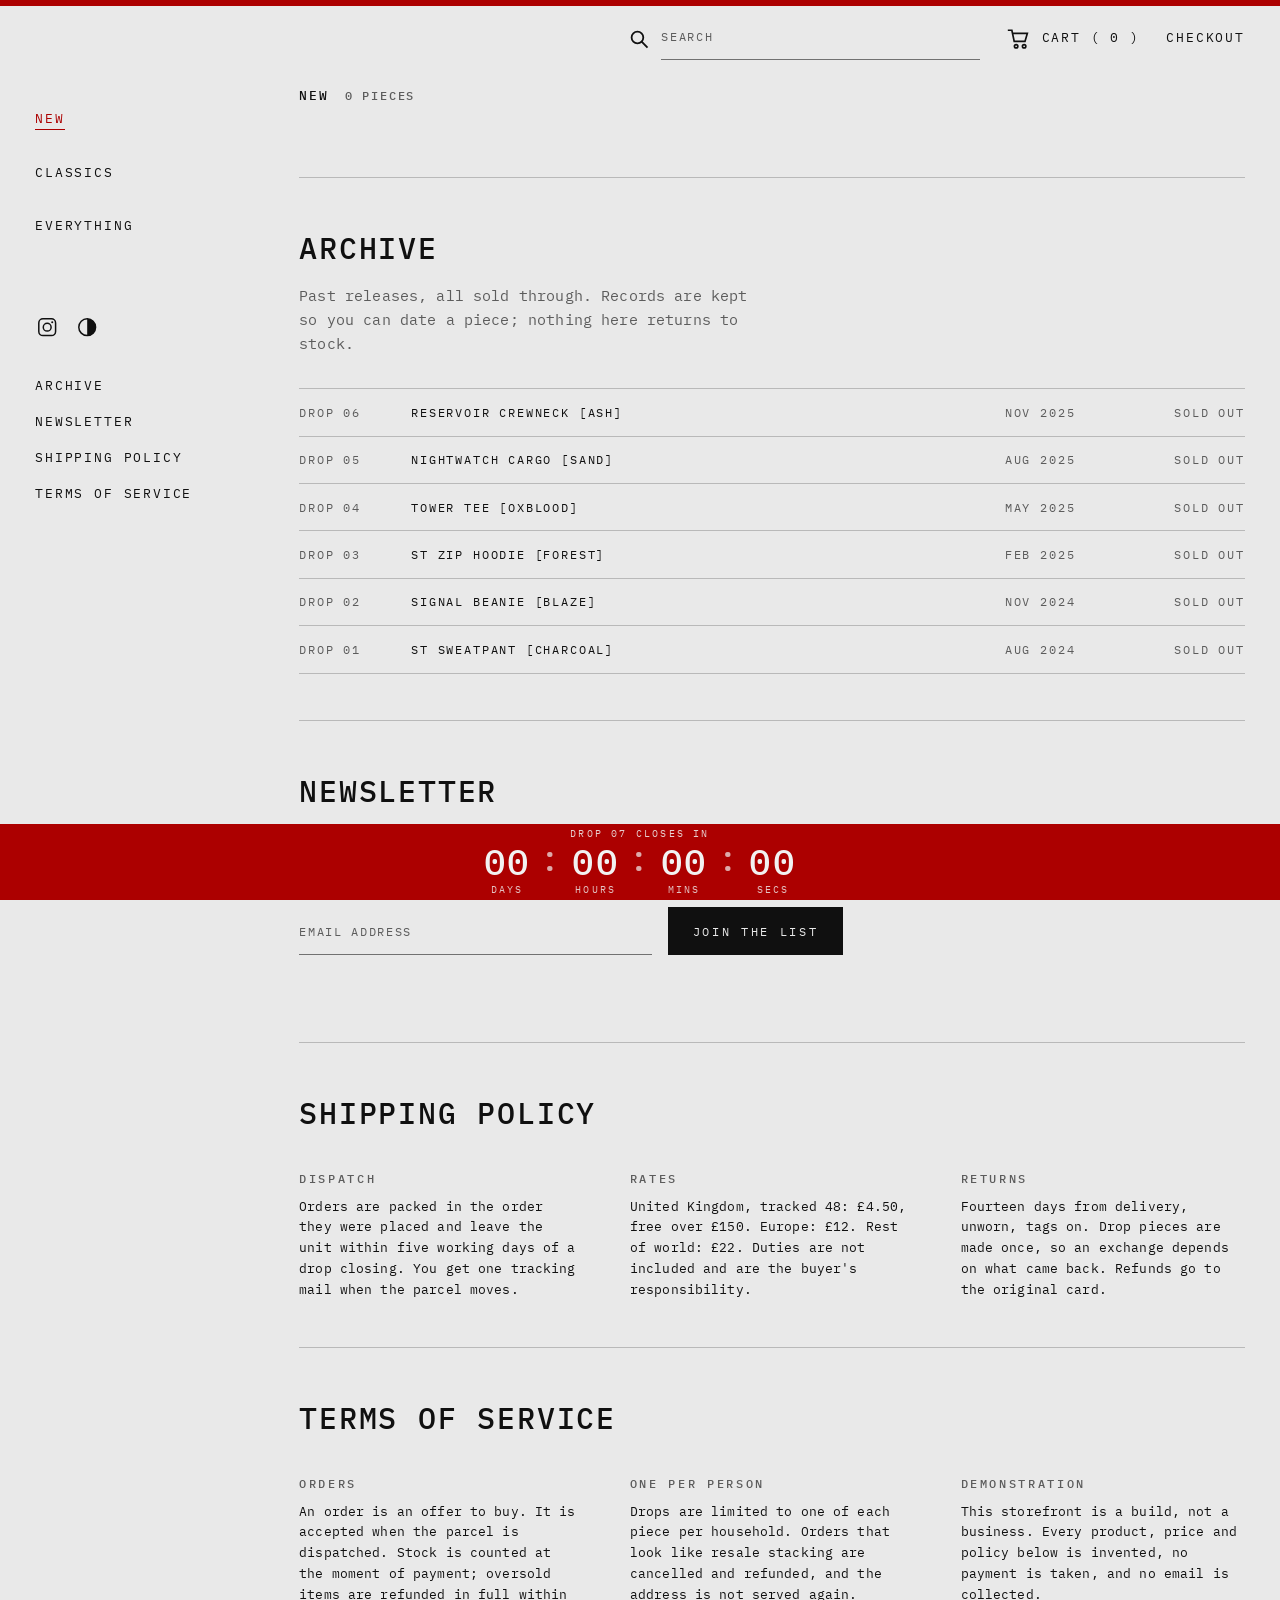
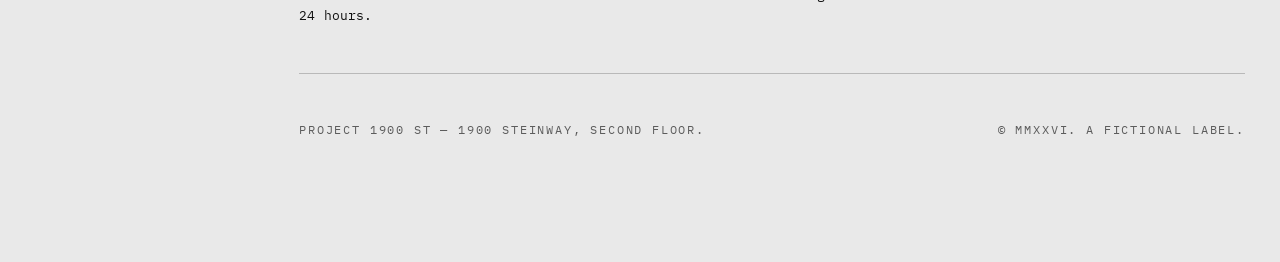
==== index.html @ bb80e54a "feat: initial commit of PROJECT 1900 ST storefront Co-Authored-By: Claude Opus 5.5 <noreply@anthropi" ====
<!doctype html>
<html lang="en">
  <head>
    <meta charset="UTF-8" />
    <meta name="viewport" content="width=device-width, initial-scale=1" />
    <meta name="color-scheme" content="light dark" />
    <title>PROJECT 1900 ST</title>
    <meta
      name="description"
      content="PROJECT 1900 ST — garments and objects, released in drops. Next release counting down."
    />

    <link rel="preconnect" href="https://fonts.googleapis.com" />
    <link rel="preconnect" href="https://fonts.gstatic.com" crossorigin />
    <link
      rel="stylesheet"
      href="https://fonts.googleapis.com/css2?family=IBM+Plex+Mono:wght@400;500;600&amp;display=swap"
    />

    <link rel="stylesheet" href="styles/tokens.css" />
    <link rel="stylesheet" href="styles/base.css" />
    <link rel="stylesheet" href="styles/rail.css" />
    <link rel="stylesheet" href="styles/topbar.css" />
    <link rel="stylesheet" href="styles/shop.css" />
    <link rel="stylesheet" href="styles/pages.css" />
    <link rel="stylesheet" href="styles/panels.css" />
    <link rel="stylesheet" href="styles/drop.css" />
    <link rel="stylesheet" href="styles/motion.css" />
  </head>

  <body>
    <a class="skip-link" href="#shop">Skip to the shop</a>

    <div class="top-rule" aria-hidden="true"></div>

    <!-- ============================== TOP BAR ============================== -->
    <div class="topbar">
      <button class="rail-toggle" id="railToggle" aria-expanded="false" aria-controls="rail">
        <span aria-hidden="true">
          <svg viewBox="0 0 24 24" fill="none" stroke="currentColor" stroke-width="1.6">
            <path d="M3 7h18M3 12h18M3 17h18" stroke-linecap="square" />
          </svg>
        </span>
        Menu
      </button>

      <form class="search" id="searchForm" role="search">
        <label class="visually-hidden" for="searchInput">Search the shop</label>
        <span class="search-mark" aria-hidden="true">
          <svg viewBox="0 0 24 24" fill="none" stroke="currentColor" stroke-width="2">
            <circle cx="10.5" cy="10.5" r="6.5" />
            <path d="M15.5 15.5L21 21" stroke-linecap="square" />
          </svg>
        </span>
        <input id="searchInput" type="search" placeholder="Search" autocomplete="off" spellcheck="false" />
      </form>

      <button class="topbar-link cart-trigger" id="cartButton" aria-expanded="false" aria-controls="cartPanel">
        <span class="cart-mark" aria-hidden="true">
          <svg viewBox="0 0 24 24" fill="none" stroke="currentColor" stroke-width="1.6">
            <path d="M2.5 4h3l2.2 10.5h10.1L20 7H6.2" stroke-linecap="square" />
            <circle cx="9.5" cy="19" r="1.6" />
            <circle cx="17" cy="19" r="1.6" />
          </svg>
        </span>
        Cart (<span id="cartCount">0</span>)
      </button>

      <a class="topbar-link" href="#checkout" id="checkoutLink">Checkout</a>
    </div>

    <!-- =============================== RAIL =============================== -->
    <aside class="rail" id="rail" aria-label="Main">
      <a class="mark" href="#top" aria-label="PROJECT 1900 ST — home">
        <span class="mark-emblem" id="markEmblem" aria-hidden="true"></span>
        <span class="visually-hidden">PROJECT 1900 ST</span>
      </a>

      <nav class="rail-nav" aria-label="Collections">
        <button class="rail-link is-active" data-filter="new" aria-pressed="true">New</button>
        <button class="rail-link" data-filter="classics" aria-pressed="false">Classics</button>
        <button class="rail-link" data-filter="all" aria-pressed="false">Everything</button>
      </nav>

      <div class="rail-icons">
        <a class="icon-button" href="#newsletter" aria-label="Follow the label">
          <svg viewBox="0 0 24 24" fill="none" stroke="currentColor" stroke-width="1.6" aria-hidden="true">
            <rect x="3" y="3" width="18" height="18" rx="4.5" />
            <circle cx="12" cy="12" r="4.2" />
            <circle cx="17.4" cy="6.6" r="1.1" fill="currentColor" stroke="none" />
          </svg>
        </a>
        <button class="icon-button" id="themeToggle" aria-pressed="false" aria-label="Switch to dark theme">
          <svg viewBox="0 0 24 24" aria-hidden="true">
            <circle cx="12" cy="12" r="9" fill="none" stroke="currentColor" stroke-width="1.6" />
            <path d="M12 3a9 9 0 0 1 0 18z" fill="currentColor" />
          </svg>
        </button>
      </div>

      <nav class="rail-pages" aria-label="Information">
        <a href="#archive">Archive</a>
        <a href="#newsletter">Newsletter</a>
        <a href="#shipping">Shipping policy</a>
        <a href="#terms">Terms of service</a>
      </nav>
    </aside>

    <div class="rail-scrim" id="railScrim" hidden></div>

    <!-- =============================== MAIN =============================== -->
    <main class="main" id="top">
      <section class="shop" id="shop" aria-labelledby="shopHeading">
        <div class="shop-head">
          <h1 id="shopHeading" class="shop-title">
            <span id="collectionName">New</span>
            <span class="shop-tally"><span id="resultCount">0</span> pieces</span>
          </h1>
          <button class="text-link" id="clearSearch" hidden>Clear search</button>
        </div>

        <div class="product-grid" id="productGrid">
          <noscript>
            <p class="noscript-note">This shop draws its garments with JavaScript. Enable it to see the release.</p>
          </noscript>
        </div>

        <p class="empty-state" id="emptyState" hidden>
          Nothing in this release matches that.
          <button class="text-link" data-reset>Show everything</button>
        </p>
      </section>

      <!-- ============================= ARCHIVE ============================ -->
      <section class="page" id="archive" aria-labelledby="archiveHeading">
        <h2 id="archiveHeading">Archive</h2>
        <p class="page-lede">
          Past releases, all sold through. Records are kept so you can date a piece; nothing here
          returns to stock.
        </p>
        <ol class="archive-list">
          <li><span>Drop 06</span><span>Reservoir Crewneck [Ash]</span><span>Nov 2025</span><span>Sold out</span></li>
          <li><span>Drop 05</span><span>Nightwatch Cargo [Sand]</span><span>Aug 2025</span><span>Sold out</span></li>
          <li><span>Drop 04</span><span>Tower Tee [Oxblood]</span><span>May 2025</span><span>Sold out</span></li>
          <li><span>Drop 03</span><span>ST Zip Hoodie [Forest]</span><span>Feb 2025</span><span>Sold out</span></li>
          <li><span>Drop 02</span><span>Signal Beanie [Blaze]</span><span>Nov 2024</span><span>Sold out</span></li>
          <li><span>Drop 01</span><span>ST Sweatpant [Charcoal]</span><span>Aug 2024</span><span>Sold out</span></li>
        </ol>
      </section>

      <!-- =========================== NEWSLETTER =========================== -->
      <section class="page" id="newsletter" aria-labelledby="newsletterHeading">
        <h2 id="newsletterHeading">Newsletter</h2>
        <p class="page-lede">
          Drops are announced once, by email, an hour before they go live. No other mail is sent.
        </p>
        <form class="signup" id="signupForm" novalidate>
          <div class="field">
            <label class="visually-hidden" for="signupEmail">Email address</label>
            <input id="signupEmail" name="email" type="email" placeholder="Email address" autocomplete="email" required />
          </div>
          <button class="solid-button" type="submit">Join the list</button>
          <p class="form-status" id="signupStatus" role="status" aria-live="polite"></p>
        </form>
      </section>

      <!-- ============================ SHIPPING ============================ -->
      <section class="page" id="shipping" aria-labelledby="shippingHeading">
        <h2 id="shippingHeading">Shipping policy</h2>
        <div class="page-columns">
          <div>
            <h3>Dispatch</h3>
            <p>
              Orders are packed in the order they were placed and leave the unit within five working
              days of a drop closing. You get one tracking mail when the parcel moves.
            </p>
          </div>
          <div>
            <h3>Rates</h3>
            <p>
              United Kingdom, tracked 48: £4.50, free over £150. Europe: £12. Rest of world: £22.
              Duties are not included and are the buyer's responsibility.
            </p>
          </div>
          <div>
            <h3>Returns</h3>
            <p>
              Fourteen days from delivery, unworn, tags on. Drop pieces are made once, so an
              exchange depends on what came back. Refunds go to the original card.
            </p>
          </div>
        </div>
      </section>

      <!-- ============================== TERMS ============================= -->
      <section class="page" id="terms" aria-labelledby="termsHeading">
        <h2 id="termsHeading">Terms of service</h2>
        <div class="page-columns">
          <div>
            <h3>Orders</h3>
            <p>
              An order is an offer to buy. It is accepted when the parcel is dispatched. Stock is
              counted at the moment of payment; oversold items are refunded in full within 24 hours.
            </p>
          </div>
          <div>
            <h3>One per person</h3>
            <p>
              Drops are limited to one of each piece per household. Orders that look like resale
              stacking are cancelled and refunded, and the address is not served again.
            </p>
          </div>
          <div>
            <h3>Demonstration</h3>
            <p>
              This storefront is a build, not a business. Every product, price and policy below is
              invented, no payment is taken, and no email is collected.
            </p>
          </div>
        </div>
      </section>

      <footer class="foot" id="checkout">
        <p>PROJECT 1900 ST — 1900 Steinway, second floor.</p>
        <p>&copy; MMXXVI. A fictional label.</p>
      </footer>
    </main>

    <!-- ============================ CART PANEL ============================ -->
    <aside class="cart" id="cartPanel" aria-hidden="true" aria-label="Your cart">
      <div class="panel-head">
        <span>Cart</span>
        <button class="text-link" id="closeCartButton">Close</button>
      </div>
      <p class="cart-empty" id="cartEmpty">Your cart is empty.</p>
      <ul class="cart-items" id="cartItems"></ul>
      <div class="cart-foot" id="cartFoot" hidden>
        <div class="cart-total"><span>Subtotal</span><span id="cartTotal">£0.00</span></div>
        <p class="cart-note">Shipping calculated at checkout. Drop closes when the timer ends.</p>
        <button class="solid-button" id="cartCheckout">Checkout</button>
        <button class="text-link" id="clearCart">Empty cart</button>
      </div>
    </aside>

    <div class="scrim" id="scrim" hidden></div>

    <!-- =========================== PRODUCT DIALOG ========================= -->
    <dialog class="product" id="productDialog" aria-labelledby="productTitle">
      <div class="product-inner">
        <button class="product-close" id="productClose" aria-label="Close">&#10005;</button>
        <div class="product-figure" id="productFigure"></div>
        <div class="product-body">
          <p class="product-drop" id="productDrop">Drop 07</p>
          <h2 class="product-name" id="productTitle">&mdash;</h2>
          <p class="product-price" id="productPrice">&mdash;</p>
          <p class="product-copy" id="productCopy"></p>

          <div class="size-block">
            <div class="size-head">
              <span id="sizeLabel">Size</span>
              <span class="size-note" id="sizeNote"></span>
            </div>
            <div class="size-set" id="sizeSet" role="group" aria-labelledby="sizeLabel"></div>
          </div>

          <dl class="product-spec" id="productSpec"></dl>

          <button class="solid-button product-add" id="productAdd">Add to cart</button>
          <div class="product-nav">
            <button class="text-link" id="productPrev">&larr; Previous</button>
            <button class="text-link" id="productNext">Next &rarr;</button>
          </div>
        </div>
      </div>
    </dialog>

    <!-- ============================= DROP BAR ============================= -->
    <div class="dropbar" id="dropbar">
      <p class="dropbar-label">Drop 07 closes in</p>
      <div class="clock" id="clock" role="timer" aria-live="off">
        <span class="unit"><b id="clockDays">00</b><i>Days</i></span>
        <span class="sep" aria-hidden="true">:</span>
        <span class="unit"><b id="clockHours">00</b><i>Hours</i></span>
        <span class="sep" aria-hidden="true">:</span>
        <span class="unit"><b id="clockMins">00</b><i>Mins</i></span>
        <span class="sep" aria-hidden="true">:</span>
        <span class="unit"><b id="clockSecs">00</b><i>Secs</i></span>
      </div>
      <p class="visually-hidden" id="clockText" role="status" aria-live="polite"></p>
    </div>

    <script src="js/products.js" defer></script>
    <script src="js/garments.js" defer></script>
    <script src="js/shop.js" defer></script>
    <script src="js/cart.js" defer></script>
    <script src="js/product.js" defer></script>
    <script src="js/panels.js" defer></script>
    <script src="js/theme.js" defer></script>
    <script src="js/countdown.js" defer></script>
    <script src="js/motion.js" defer></script>
    <script src="js/main.js" defer></script>
  </body>
</html>
---- styles/tokens.css ----
/* ==========================================================================
   Design tokens — PROJECT 1900 ST storefront
   Utility-brutalist: flat ground, one monospace, one alarm red, no chrome.
   Every colour and measure lives here; nothing downstream hardcodes a value.
   ========================================================================== */

:root {
  /* --- Ground and ink (light) ------------------------------------------- */
  --ground: #e9e9e9;
  --ground-raised: #f2f2f2;
  --ink: #101010;
  --ink-mute: #5c5c5c; /* 6.1:1 on --ground */
  --rule: rgba(16, 16, 16, 0.22);
  --rule-firm: rgba(16, 16, 16, 0.55);

  /* --- The one accent: drop-alarm red ----------------------------------- */
  --alert: #ac0000;
  --alert-ink: #f2f2f2;

  /* --- Garment rendering ------------------------------------------------ */
  --garment-edge: rgba(16, 16, 16, 0.28);
  --garment-shadow: rgba(16, 16, 16, 0.1);

  /* --- Type ------------------------------------------------------------- */
  --font: "IBM Plex Mono", ui-monospace, "SFMono-Regular", Menlo, Consolas, monospace;

  --t-micro: 0.625rem; /* 10px — clock units, badges */
  --t-small: 0.75rem; /* 12px */
  --t-base: 0.8125rem; /* 13px — the shop runs at this size */
  --t-lede: 0.9375rem;
  --t-title: clamp(1.25rem, 1rem + 1.1vw, 2rem);
  --t-clock: clamp(1.5rem, 1.1rem + 1.6vw, 2.25rem);

  --track: 0.14em;
  --track-wide: 0.22em;

  /* --- Measures ---------------------------------------------------------- */
  --rail-w: 16.5rem;
  --pad: clamp(1.25rem, 0.6rem + 2vw, 3.75rem);
  --gap: clamp(1.5rem, 0.5rem + 3vw, 4rem);
  --dropbar-h: 4.75rem;
  --topbar-h: 4rem;

  /* --- Motion ------------------------------------------------------------ */
  --fast: 140ms;
  --mid: 260ms;
  --slow: 520ms;
  --ease: cubic-bezier(0.2, 0.8, 0.2, 1);

  /* --- Layering ---------------------------------------------------------- */
  --z-rail: 20;
  --z-topbar: 25;
  --z-scrim: 30;
  --z-panel: 40;
  --z-drop: 45;
  --z-dialog: 50;
}

/* --- Dark ---------------------------------------------------------------- */

:root[data-theme="dark"] {
  --ground: #111111;
  --ground-raised: #1b1b1b;
  --ink: #ededed;
  --ink-mute: #9d9d9d; /* 6.4:1 on --ground */
  --rule: rgba(237, 237, 237, 0.24);
  --rule-firm: rgba(237, 237, 237, 0.6);

  --alert: #d10000;
  --alert-ink: #ffffff;

  --garment-edge: rgba(237, 237, 237, 0.42);
  --garment-shadow: rgba(0, 0, 0, 0.45);
}

@media (prefers-reduced-data: reduce) {
  :root {
    --slow: 0ms;
  }
}
---- styles/base.css ----
/* ==========================================================================
   Base — reset, page ground, shared controls, utilities
   ========================================================================== */

*,
*::before,
*::after {
  box-sizing: border-box;
}

html {
  -webkit-text-size-adjust: 100%;
  scroll-behavior: smooth;
  scroll-padding-top: 6rem;
}

body {
  margin: 0;
  padding-top: 0.4rem; /* clears the fixed top rule */
  background-color: var(--ground);
  color: var(--ink);
  font-family: var(--font);
  font-size: var(--t-base);
  font-weight: 400;
  line-height: 1.6;
  letter-spacing: var(--track);
  text-transform: uppercase;
  overflow-x: hidden;
  transition:
    background-color var(--mid) var(--ease),
    color var(--mid) var(--ease);
}

/* The thin alarm stripe pinned across the top of every page. */
.top-rule {
  position: fixed;
  inset: 0 0 auto 0;
  z-index: var(--z-dialog);
  height: 0.4rem;
  background-color: var(--alert);
}

h1,
h2,
h3 {
  margin: 0;
  font-size: inherit;
  font-weight: 500;
  letter-spacing: var(--track);
}

p {
  margin: 0;
}

/* Long-form copy drops the shouting; only labels stay uppercase. */
.page-lede,
.page p,
.product-copy,
.cart-note {
  text-transform: none;
  letter-spacing: 0.01em;
}

a {
  color: inherit;
  text-decoration: none;
}

button,
input,
select {
  font: inherit;
  letter-spacing: inherit;
  text-transform: inherit;
  color: inherit;
}

button {
  cursor: pointer;
}

/* Components set display: flex/grid, which otherwise wins over the UA's
   [hidden] { display: none } and leaves hidden elements on screen. */
[hidden] {
  display: none !important;
}

/* --- Controls ------------------------------------------------------------ */

.text-link {
  display: inline-flex;
  align-items: center;
  min-height: 2.75rem;
  padding: 0;
  border: 0;
  background: none;
  font-size: var(--t-small);
  color: var(--ink-mute);
  text-decoration: underline;
  text-decoration-thickness: 1px;
  text-underline-offset: 0.35em;
  transition: color var(--fast) var(--ease);
}

.text-link:hover {
  color: var(--alert);
}

.solid-button {
  display: inline-flex;
  align-items: center;
  justify-content: center;
  min-height: 3rem;
  padding: 0 1.5rem;
  border: 1px solid var(--ink);
  background-color: var(--ink);
  color: var(--ground);
  font-size: var(--t-small);
  letter-spacing: var(--track-wide);
  transition:
    background-color var(--fast) var(--ease),
    border-color var(--fast) var(--ease),
    color var(--fast) var(--ease);
}

.solid-button:hover {
  background-color: var(--alert);
  border-color: var(--alert);
  color: var(--alert-ink);
}

.solid-button[disabled] {
  background: none;
  border-color: var(--rule);
  color: var(--ink-mute);
  cursor: not-allowed;
}

.icon-button {
  display: inline-flex;
  align-items: center;
  justify-content: center;
  width: 2.75rem;
  height: 2.75rem;
  margin-left: -0.6rem; /* keeps the glyph optically flush with the rail */
  border: 0;
  background: none;
  color: var(--ink);
  transition: color var(--fast) var(--ease);
}

.icon-button:hover {
  color: var(--alert);
}

.icon-button svg {
  width: 1.4rem;
  height: 1.4rem;
}

input[type="search"],
input[type="email"] {
  width: 100%;
  min-height: 2.75rem;
  padding: 0 0 0.15rem;
  border: 0;
  border-bottom: 1px solid var(--rule-firm);
  border-radius: 0;
  background: none;
  font-size: var(--t-small);
  letter-spacing: var(--track);
  text-transform: uppercase;
}

input::placeholder {
  color: var(--ink-mute);
  opacity: 1;
}

input[type="search"]::-webkit-search-cancel-button {
  filter: grayscale(1);
}

/* --- Focus --------------------------------------------------------------- */

:focus-visible {
  outline: 2px solid var(--alert);
  outline-offset: 3px;
}

/* --- Utilities ----------------------------------------------------------- */

.visually-hidden {
  position: absolute;
  width: 1px;
  height: 1px;
  margin: -1px;
  padding: 0;
  border: 0;
  overflow: hidden;
  clip-path: inset(50%);
  white-space: nowrap;
}

.skip-link {
  position: absolute;
  top: -100%;
  left: 1rem;
  z-index: var(--z-dialog);
  padding: 0.75rem 1.25rem;
  background: var(--ink);
  color: var(--ground);
  font-size: var(--t-small);
}

.skip-link:focus {
  top: 1rem;
}

html.is-locked,
html.is-locked body {
  overflow: hidden;
}
---- styles/rail.css ----
/* ==========================================================================
   Rail — the fixed left column: mark, collections, icons, information
   ========================================================================== */

.rail {
  position: fixed;
  top: 0.4rem;
  bottom: 0;
  left: 0;
  z-index: var(--z-rail);
  width: var(--rail-w);
  display: flex;
  flex-direction: column;
  padding: var(--pad) var(--pad) calc(var(--dropbar-h) + 1rem);
  overflow-y: auto;
  overscroll-behavior: contain;
}

/* --- Mark ---------------------------------------------------------------- */

.mark {
  display: block;
  width: 100%;
  max-width: 13.5rem;
  margin-bottom: 3.5rem;
}

.mark-emblem {
  display: block;
}

.mark-emblem svg {
  display: block;
  width: 100%;
  height: auto;
  color: var(--ink);
}

/* --- Collections --------------------------------------------------------- */

.rail-nav {
  display: flex;
  flex-direction: column;
  align-items: flex-start;
  gap: 0.6rem;
  margin-bottom: 3.5rem;
}

.rail-link {
  position: relative;
  min-height: 2.75rem;
  padding: 0;
  border: 0;
  background: none;
  font-size: var(--t-base);
  letter-spacing: var(--track);
  color: var(--ink);
  transition: color var(--fast) var(--ease);
}

/* A struck-through rule marks the collection you are in. */
.rail-link::after {
  content: "";
  position: absolute;
  left: 0;
  right: 0;
  bottom: 0.7rem;
  height: 1px;
  background-color: currentColor;
  transform: scaleX(0);
  transform-origin: left;
  transition: transform var(--mid) var(--ease);
}

.rail-link:hover {
  color: var(--alert);
}

.rail-link:hover::after,
.rail-link.is-active::after {
  transform: scaleX(1);
}

.rail-link.is-active {
  color: var(--alert);
}

/* --- Icons --------------------------------------------------------------- */

.rail-icons {
  display: flex;
  align-items: center;
  gap: 0.35rem;
  margin-bottom: 1.25rem;
}

/* --- Information --------------------------------------------------------- */

.rail-pages {
  display: flex;
  flex-direction: column;
  align-items: flex-start;
}

.rail-pages a {
  display: inline-flex;
  align-items: center;
  min-height: 2.25rem;
  font-size: var(--t-base);
  color: var(--ink);
  transition: color var(--fast) var(--ease);
}

.rail-pages a:hover {
  color: var(--alert);
}

.rail-scrim {
  position: fixed;
  inset: 0;
  z-index: calc(var(--z-rail) - 1);
  background-color: rgba(0, 0, 0, 0.45);
  opacity: 0;
  transition: opacity var(--mid) var(--ease);
}

.rail-scrim.is-visible {
  opacity: 1;
}

/* --- Narrow viewports ----------------------------------------------------- */

@media (max-width: 60rem) {
  .rail {
    width: min(20rem, 84vw);
    background-color: var(--ground);
    border-right: 1px solid var(--rule);
    transform: translateX(-101%);
    visibility: hidden;
    transition:
      transform var(--mid) var(--ease),
      visibility var(--mid) linear;
  }

  .rail.is-open {
    transform: translateX(0);
    visibility: visible;
  }

  .mark {
    max-width: 11rem;
    margin-bottom: 2.5rem;
  }

  .rail-nav {
    margin-bottom: 2.5rem;
  }
}
---- styles/topbar.css ----
/* ==========================================================================
   Top bar — search, cart, checkout. Sits over the content, right-aligned.
   ========================================================================== */

.topbar {
  position: fixed;
  top: 0.4rem;
  right: 0;
  left: var(--rail-w);
  z-index: var(--z-topbar);
  display: flex;
  align-items: center;
  justify-content: flex-end;
  gap: clamp(1rem, 0.4rem + 1.6vw, 2.5rem);
  height: var(--topbar-h);
  padding: 0 var(--pad);
  background-color: var(--ground);
  transition: background-color var(--mid) var(--ease);
}

/* --- Search --------------------------------------------------------------- */

.search {
  display: flex;
  align-items: center;
  gap: 0.75rem;
  width: min(22rem, 30vw);
}

.search-mark {
  flex: none;
  display: inline-flex;
  color: var(--ink);
}

.search-mark svg {
  width: 1.35rem;
  height: 1.35rem;
}

/* --- Links ---------------------------------------------------------------- */

.topbar-link {
  display: inline-flex;
  align-items: center;
  gap: 0.6rem;
  min-height: 2.75rem;
  padding: 0;
  border: 0;
  background: none;
  font-size: var(--t-base);
  letter-spacing: var(--track);
  color: var(--ink);
  white-space: nowrap;
  transition: color var(--fast) var(--ease);
}

.topbar-link:hover {
  color: var(--alert);
}

.cart-mark svg {
  display: block;
  width: 1.6rem;
  height: 1.6rem;
}

.cart-trigger.has-items {
  color: var(--alert);
}

/* --- Rail toggle (small screens only) -------------------------------------- */

.rail-toggle {
  display: none;
  align-items: center;
  gap: 0.5rem;
  margin-right: auto;
  min-height: 2.75rem;
  padding: 0;
  border: 0;
  background: none;
  font-size: var(--t-base);
  color: var(--ink);
}

.rail-toggle svg {
  display: block;
  width: 1.35rem;
  height: 1.35rem;
}

/* --- Narrow viewports ------------------------------------------------------ */

@media (max-width: 60rem) {
  .topbar {
    left: 0;
    gap: 1rem;
  }

  .rail-toggle {
    display: inline-flex;
  }

  .search {
    width: auto;
    flex: 1;
    min-width: 0;
    max-width: 14rem;
  }

  .topbar-link .label-long {
    display: none;
  }
}

@media (max-width: 40rem) {
  .search input {
    display: none;
  }

  .search {
    flex: none;
    width: auto;
  }

  .search.is-open {
    position: absolute;
    top: 100%;
    left: 0;
    right: 0;
    width: auto;
    padding: 0 var(--pad) 0.75rem;
    background-color: var(--ground);
  }

  .search.is-open input {
    display: block;
  }
}
---- styles/shop.css ----
/* ==========================================================================
   Main column + the product grid
   ========================================================================== */

.main {
  margin-left: var(--rail-w);
  padding: calc(var(--topbar-h) + 1rem) var(--pad) calc(var(--dropbar-h) + var(--gap));
  min-height: 100vh;
}

/* --- Shop heading ---------------------------------------------------------- */

.shop-head {
  display: flex;
  align-items: baseline;
  justify-content: space-between;
  gap: 1rem;
  min-height: 2.75rem;
}

.shop-title {
  display: flex;
  align-items: baseline;
  gap: 1rem;
  font-size: var(--t-base);
  font-weight: 500;
}

.shop-tally {
  font-size: var(--t-small);
  color: var(--ink-mute);
  font-variant-numeric: tabular-nums;
}

/* --- Grid ------------------------------------------------------------------ */

.product-grid {
  display: grid;
  grid-template-columns: repeat(3, minmax(0, 1fr));
  gap: var(--gap) var(--gap);
  padding-top: var(--gap);
}

.product-card {
  position: relative;
  display: grid;
  /* Garments hang from a common baseline whatever their proportion. */
  grid-template-rows: 1fr auto;
  min-width: 0;
}

.product-figure {
  display: flex;
  align-items: flex-end;
  justify-content: center;
  padding: 0 clamp(0.5rem, 2vw, 2rem);
}

.product-figure svg {
  display: block;
  width: 100%;
  height: auto;
  max-height: 30rem;
  transform: scale(1);
  transition: transform var(--slow) var(--ease);
}

.product-card:hover .product-figure svg {
  transform: scale(1.04);
}

/* --- Caption ---------------------------------------------------------------- */

.product-caption {
  padding-top: 1.5rem;
  text-align: center;
}

.product-name {
  font-size: var(--t-base);
  font-weight: 400;
}

.product-open {
  padding: 0;
  border: 0;
  background: none;
  font: inherit;
  letter-spacing: inherit;
  color: inherit;
  transition: color var(--fast) var(--ease);
}

/* The whole card opens the product. */
.product-open::after {
  content: "";
  position: absolute;
  inset: 0;
  z-index: 2;
}

.product-card:hover .product-open,
.product-open:focus-visible {
  color: var(--alert);
}

.product-price {
  margin-top: 0.35rem;
  font-size: var(--t-base);
  color: var(--ink);
  font-variant-numeric: tabular-nums;
}

.product-card[data-state="soldout"] .product-figure svg {
  opacity: 0.45;
}

.product-card[data-state="soldout"] .product-price {
  color: var(--ink-mute);
  text-decoration: line-through;
  text-decoration-color: var(--alert);
}

.product-flag {
  position: absolute;
  top: 0;
  left: 0;
  z-index: 1;
  padding: 0.2rem 0.5rem;
  background-color: var(--alert);
  color: var(--alert-ink);
  font-size: var(--t-micro);
  letter-spacing: var(--track-wide);
}

.product-card[data-state="soldout"] .product-flag {
  background: none;
  border: 1px solid var(--rule-firm);
  color: var(--ink-mute);
}

/* Quick-add slip, printed across the foot of the garment on hover. */
.quick-add {
  position: absolute;
  z-index: 3;
  left: 50%;
  bottom: 5.25rem;
  transform: translate(-50%, 0.5rem);
  min-height: 2.5rem;
  padding: 0 1rem;
  border: 1px solid var(--ink);
  background-color: var(--ink);
  color: var(--ground);
  font-size: var(--t-micro);
  letter-spacing: var(--track-wide);
  opacity: 0;
  pointer-events: none;
  transition:
    opacity var(--mid) var(--ease),
    transform var(--mid) var(--ease),
    background-color var(--fast) var(--ease);
}

.product-card:hover .quick-add,
.product-card:focus-within .quick-add {
  opacity: 1;
  transform: translate(-50%, 0);
  pointer-events: auto;
}

.quick-add:hover {
  background-color: var(--alert);
  border-color: var(--alert);
  color: var(--alert-ink);
}

/* --- Empty state ------------------------------------------------------------ */

.empty-state {
  display: flex;
  flex-wrap: wrap;
  align-items: center;
  gap: 1rem;
  padding: var(--gap) 0;
  color: var(--ink-mute);
}

.noscript-note {
  grid-column: 1 / -1;
  padding: 2rem 0;
}

/* --- Narrow viewports -------------------------------------------------------- */

@media (max-width: 60rem) {
  .main {
    margin-left: 0;
  }
}

@media (max-width: 48rem) {
  .product-grid {
    grid-template-columns: repeat(2, minmax(0, 1fr));
  }

  .quick-add {
    opacity: 1;
    transform: translate(-50%, 0);
    pointer-events: auto;
  }
}

@media (max-width: 30rem) {
  .product-grid {
    grid-template-columns: minmax(0, 1fr);
  }
}
---- styles/pages.css ----
/* ==========================================================================
   Information pages — archive, newsletter, shipping, terms, foot
   ========================================================================== */

.page {
  padding: var(--gap) 0;
  border-top: 1px solid var(--rule);
}

.page h2 {
  font-size: var(--t-title);
  font-weight: 500;
  letter-spacing: 0.06em;
}

.page-lede {
  max-width: 52ch;
  margin-top: 0.75rem;
  color: var(--ink-mute);
  font-size: var(--t-lede);
}

.page h3 {
  margin-bottom: 0.5rem;
  font-size: var(--t-small);
  color: var(--ink-mute);
  letter-spacing: var(--track-wide);
}

.page-columns {
  display: grid;
  grid-template-columns: repeat(3, minmax(0, 1fr));
  gap: var(--gap);
  margin-top: 2rem;
}

.page-columns p {
  max-width: 42ch;
}

/* --- Archive ledger --------------------------------------------------------- */

.archive-list {
  margin: 2rem 0 0;
  padding: 0;
  list-style: none;
  border-top: 1px solid var(--rule);
}

.archive-list li {
  display: grid;
  grid-template-columns: 6rem minmax(0, 1fr) 8rem 6rem;
  gap: 1rem;
  align-items: baseline;
  padding: 0.85rem 0;
  border-bottom: 1px solid var(--rule);
  font-size: var(--t-small);
  transition: color var(--fast) var(--ease);
}

.archive-list li:hover {
  color: var(--alert);
}

.archive-list li span:first-child,
.archive-list li span:nth-child(3) {
  color: var(--ink-mute);
}

.archive-list li span:last-child {
  text-align: right;
  color: var(--ink-mute);
}

/* --- Newsletter -------------------------------------------------------------- */

.signup {
  display: flex;
  flex-wrap: wrap;
  align-items: flex-end;
  gap: 1rem;
  margin-top: 2rem;
  max-width: 34rem;
}

.signup .field {
  flex: 1 1 16rem;
  min-width: 0;
}

.form-status {
  flex-basis: 100%;
  min-height: 1.5rem;
  font-size: var(--t-small);
  color: var(--alert);
}

.field.is-invalid input {
  border-bottom-color: var(--alert);
}

/* --- Foot --------------------------------------------------------------------- */

.foot {
  display: flex;
  flex-wrap: wrap;
  align-items: baseline;
  justify-content: space-between;
  gap: 1rem;
  padding: var(--gap) 0 0;
  border-top: 1px solid var(--rule);
  font-size: var(--t-small);
  color: var(--ink-mute);
}

/* --- Narrow viewports ---------------------------------------------------------- */

@media (max-width: 60rem) {
  .page-columns {
    grid-template-columns: minmax(0, 1fr);
    gap: 2rem;
  }

  .archive-list li {
    grid-template-columns: 5rem minmax(0, 1fr) 5.5rem;
  }

  .archive-list li span:nth-child(3) {
    display: none;
  }
}
---- styles/panels.css ----
/* ==========================================================================
   Cart panel, scrim, and the product dialog
   ========================================================================== */

.cart {
  position: fixed;
  top: 0.4rem;
  right: 0;
  bottom: 0;
  z-index: var(--z-panel);
  display: flex;
  flex-direction: column;
  width: min(26rem, 92vw);
  background-color: var(--ground);
  border-left: 1px solid var(--rule-firm);
  transform: translateX(101%);
  visibility: hidden;
  transition:
    transform var(--mid) var(--ease),
    visibility var(--mid) linear;
}

.cart.is-open {
  transform: translateX(0);
  visibility: visible;
}

.panel-head {
  display: flex;
  align-items: center;
  justify-content: space-between;
  gap: 1rem;
  padding: 1.25rem var(--pad) 1rem;
  border-bottom: 1px solid var(--rule);
  font-size: var(--t-small);
  letter-spacing: var(--track-wide);
}

.cart-empty {
  padding: 1.5rem var(--pad);
  color: var(--ink-mute);
}

.cart-items {
  flex: 1;
  margin: 0;
  padding: 0;
  list-style: none;
  overflow-y: auto;
}

.cart-items li {
  display: grid;
  grid-template-columns: 3.5rem minmax(0, 1fr) auto;
  gap: 0.9rem;
  align-items: center;
  padding: 1rem var(--pad);
  border-bottom: 1px solid var(--rule);
}

.cart-thumb svg {
  display: block;
  width: 100%;
  height: auto;
}

.cart-name {
  display: block;
  font-size: var(--t-small);
}

.cart-meta {
  display: block;
  font-size: var(--t-micro);
  color: var(--ink-mute);
  letter-spacing: var(--track-wide);
}

.cart-qty {
  display: inline-flex;
  align-items: center;
  gap: 0.15rem;
  margin-top: 0.4rem;
}

.cart-qty button {
  width: 1.75rem;
  height: 1.75rem;
  border: 1px solid var(--rule);
  background: none;
  line-height: 1;
  transition:
    background-color var(--fast) var(--ease),
    color var(--fast) var(--ease);
}

.cart-qty button:hover {
  background-color: var(--ink);
  border-color: var(--ink);
  color: var(--ground);
}

.cart-qty span {
  min-width: 1.9rem;
  text-align: center;
  font-size: var(--t-small);
  font-variant-numeric: tabular-nums;
}

.cart-line {
  text-align: right;
  font-size: var(--t-small);
  font-variant-numeric: tabular-nums;
}

.cart-remove {
  display: block;
  margin-top: 0.35rem;
  padding: 0;
  border: 0;
  background: none;
  font-size: var(--t-micro);
  color: var(--ink-mute);
  text-decoration: underline;
  text-underline-offset: 0.3em;
}

.cart-remove:hover {
  color: var(--alert);
}

.cart-foot {
  display: grid;
  gap: 0.85rem;
  padding: 1.25rem var(--pad) 1.5rem;
  border-top: 1px solid var(--rule-firm);
}

.cart-total {
  display: flex;
  align-items: baseline;
  justify-content: space-between;
  font-size: var(--t-base);
  font-variant-numeric: tabular-nums;
}

.cart-note {
  font-size: var(--t-micro);
  line-height: 1.5;
  color: var(--ink-mute);
}

.cart-foot .text-link {
  justify-self: center;
}

/* --- Scrim ------------------------------------------------------------------ */

.scrim {
  position: fixed;
  inset: 0;
  z-index: var(--z-scrim);
  background-color: rgba(0, 0, 0, 0.5);
  opacity: 0;
  transition: opacity var(--mid) var(--ease);
}

.scrim.is-visible {
  opacity: 1;
}

/* ==========================================================================
   Product dialog
   ========================================================================== */

.product {
  width: min(66rem, 94vw);
  max-width: none;
  max-height: 90vh;
  padding: 0;
  border: 1px solid var(--rule-firm);
  background-color: var(--ground);
  color: var(--ink);
  overflow: hidden;
}

.product::backdrop {
  background-color: rgba(0, 0, 0, 0.72);
}

.product[open] {
  animation: product-in var(--mid) var(--ease) both;
}

@keyframes product-in {
  from {
    opacity: 0;
    transform: translateY(1rem);
  }
}

.product-inner {
  display: grid;
  grid-template-columns: minmax(0, 1.05fr) minmax(0, 1fr);
  max-height: 90vh;
}

.product-close {
  position: absolute;
  top: 0.75rem;
  right: 0.75rem;
  z-index: 2;
  width: 2.75rem;
  height: 2.75rem;
  border: 1px solid var(--rule);
  background-color: var(--ground);
  line-height: 1;
  transition:
    background-color var(--fast) var(--ease),
    color var(--fast) var(--ease);
}

.product-close:hover {
  background-color: var(--alert);
  border-color: var(--alert);
  color: var(--alert-ink);
}

.product-figure {
  display: flex;
  align-items: center;
  justify-content: center;
  padding: var(--pad);
  background-color: var(--ground-raised);
  border-right: 1px solid var(--rule);
}

.product-figure svg {
  width: 100%;
  height: auto;
  max-height: 66vh;
}

.product-body {
  display: flex;
  flex-direction: column;
  gap: 0.6rem;
  padding: var(--pad);
  overflow-y: auto;
}

.product-drop {
  font-size: var(--t-micro);
  letter-spacing: var(--track-wide);
  color: var(--ink-mute);
}

.product-name {
  font-size: var(--t-title);
  font-weight: 500;
  letter-spacing: 0.05em;
  line-height: 1.15;
}

.product .product-price {
  margin: 0;
  font-size: var(--t-lede);
}

.product-copy {
  max-width: 46ch;
  margin-top: 0.5rem;
  color: var(--ink-mute);
  line-height: 1.65;
}

/* --- Sizes ------------------------------------------------------------------- */

.size-block {
  margin-top: 1.25rem;
}

.size-head {
  display: flex;
  align-items: baseline;
  justify-content: space-between;
  gap: 1rem;
  font-size: var(--t-micro);
  letter-spacing: var(--track-wide);
  color: var(--ink-mute);
}

.size-set {
  display: flex;
  flex-wrap: wrap;
  gap: 0.4rem;
  margin-top: 0.6rem;
}

.size-chip {
  min-width: 3.25rem;
  min-height: 2.75rem;
  padding: 0 0.5rem;
  border: 1px solid var(--rule);
  background: none;
  font-size: var(--t-small);
  letter-spacing: var(--track);
  transition:
    background-color var(--fast) var(--ease),
    border-color var(--fast) var(--ease),
    color var(--fast) var(--ease);
}

.size-chip:hover:not([disabled]) {
  border-color: var(--ink);
}

.size-chip[aria-pressed="true"] {
  background-color: var(--ink);
  border-color: var(--ink);
  color: var(--ground);
}

.size-chip[disabled] {
  color: var(--ink-mute);
  cursor: not-allowed;
  text-decoration: line-through;
  text-decoration-color: var(--alert);
  opacity: 0.65;
}

/* --- Spec --------------------------------------------------------------------- */

.product-spec {
  margin: 1.5rem 0 0;
  border-top: 1px solid var(--rule);
}

.product-spec > div {
  display: grid;
  grid-template-columns: 8rem minmax(0, 1fr);
  gap: 1rem;
  padding: 0.55rem 0;
  border-bottom: 1px solid var(--rule);
  font-size: var(--t-small);
}

.product-spec dt {
  margin: 0;
  color: var(--ink-mute);
}

.product-spec dd {
  margin: 0;
}

.product-add {
  margin-top: 1.5rem;
  width: 100%;
}

.product-nav {
  display: flex;
  align-items: center;
  justify-content: space-between;
  gap: 1rem;
  margin-top: auto;
  padding-top: 0.75rem;
}

/* --- Narrow viewports ----------------------------------------------------------- */

@media (max-width: 60rem) {
  .product-inner {
    grid-template-columns: minmax(0, 1fr);
    overflow-y: auto;
  }

  .product-figure {
    border-right: 0;
    border-bottom: 1px solid var(--rule);
  }

  .product-figure svg {
    max-height: 40vh;
    width: auto;
    max-width: 100%;
  }

  .product-body {
    overflow: visible;
  }
}
---- styles/drop.css ----
/* ==========================================================================
   Drop bar — the countdown pinned across the foot of the shop
   ========================================================================== */

.dropbar {
  position: fixed;
  inset: auto 0 0 0;
  z-index: var(--z-drop);
  display: flex;
  flex-direction: column;
  align-items: center;
  justify-content: center;
  gap: 0.1rem;
  height: var(--dropbar-h);
  background-color: var(--alert);
  color: var(--alert-ink);
}

.dropbar-label {
  font-size: var(--t-micro);
  letter-spacing: var(--track-wide);
  opacity: 0.85;
}

.clock {
  display: flex;
  align-items: baseline;
  gap: 0.4rem;
  font-variant-numeric: tabular-nums;
}

.unit {
  display: flex;
  flex-direction: column;
  align-items: center;
  min-width: 3.25rem;
}

.unit b {
  font-size: var(--t-clock);
  font-weight: 500;
  line-height: 1;
  letter-spacing: 0.04em;
}

.unit i {
  margin-top: 0.1rem;
  font-size: var(--t-micro);
  font-style: normal;
  letter-spacing: var(--track-wide);
  opacity: 0.8;
}

.sep {
  font-size: var(--t-clock);
  line-height: 1;
  transform: translateY(-0.1em);
  opacity: 0.7;
}

/* Once the drop closes the bar stops counting and says so. */
.dropbar.is-closed .clock {
  opacity: 0.5;
}

.dropbar.is-closed .dropbar-label {
  opacity: 1;
  font-size: var(--t-small);
}

@media (max-width: 40rem) {
  .unit {
    min-width: 2.6rem;
  }

  .clock {
    gap: 0.2rem;
  }
}
---- styles/motion.css ----
/* ==========================================================================
   Motion — scroll reveals and the reduced-motion contract.
   Only transform and opacity are animated.
   ========================================================================== */

[data-reveal] {
  opacity: 0;
  transform: translateY(1.25rem);
  transition:
    opacity var(--slow) var(--ease),
    transform var(--slow) var(--ease);
  transition-delay: var(--reveal-delay, 0ms);
}

[data-reveal].is-revealed {
  opacity: 1;
  transform: translateY(0);
}

@media (prefers-reduced-motion: reduce) {
  html {
    scroll-behavior: auto;
  }

  *,
  *::before,
  *::after {
    animation-duration: 0.01ms !important;
    animation-iteration-count: 1 !important;
    transition-duration: 0.01ms !important;
    scroll-behavior: auto !important;
  }

  [data-reveal] {
    opacity: 1;
    transform: none;
  }

  .product-card:hover .product-figure svg {
    transform: none;
  }
}
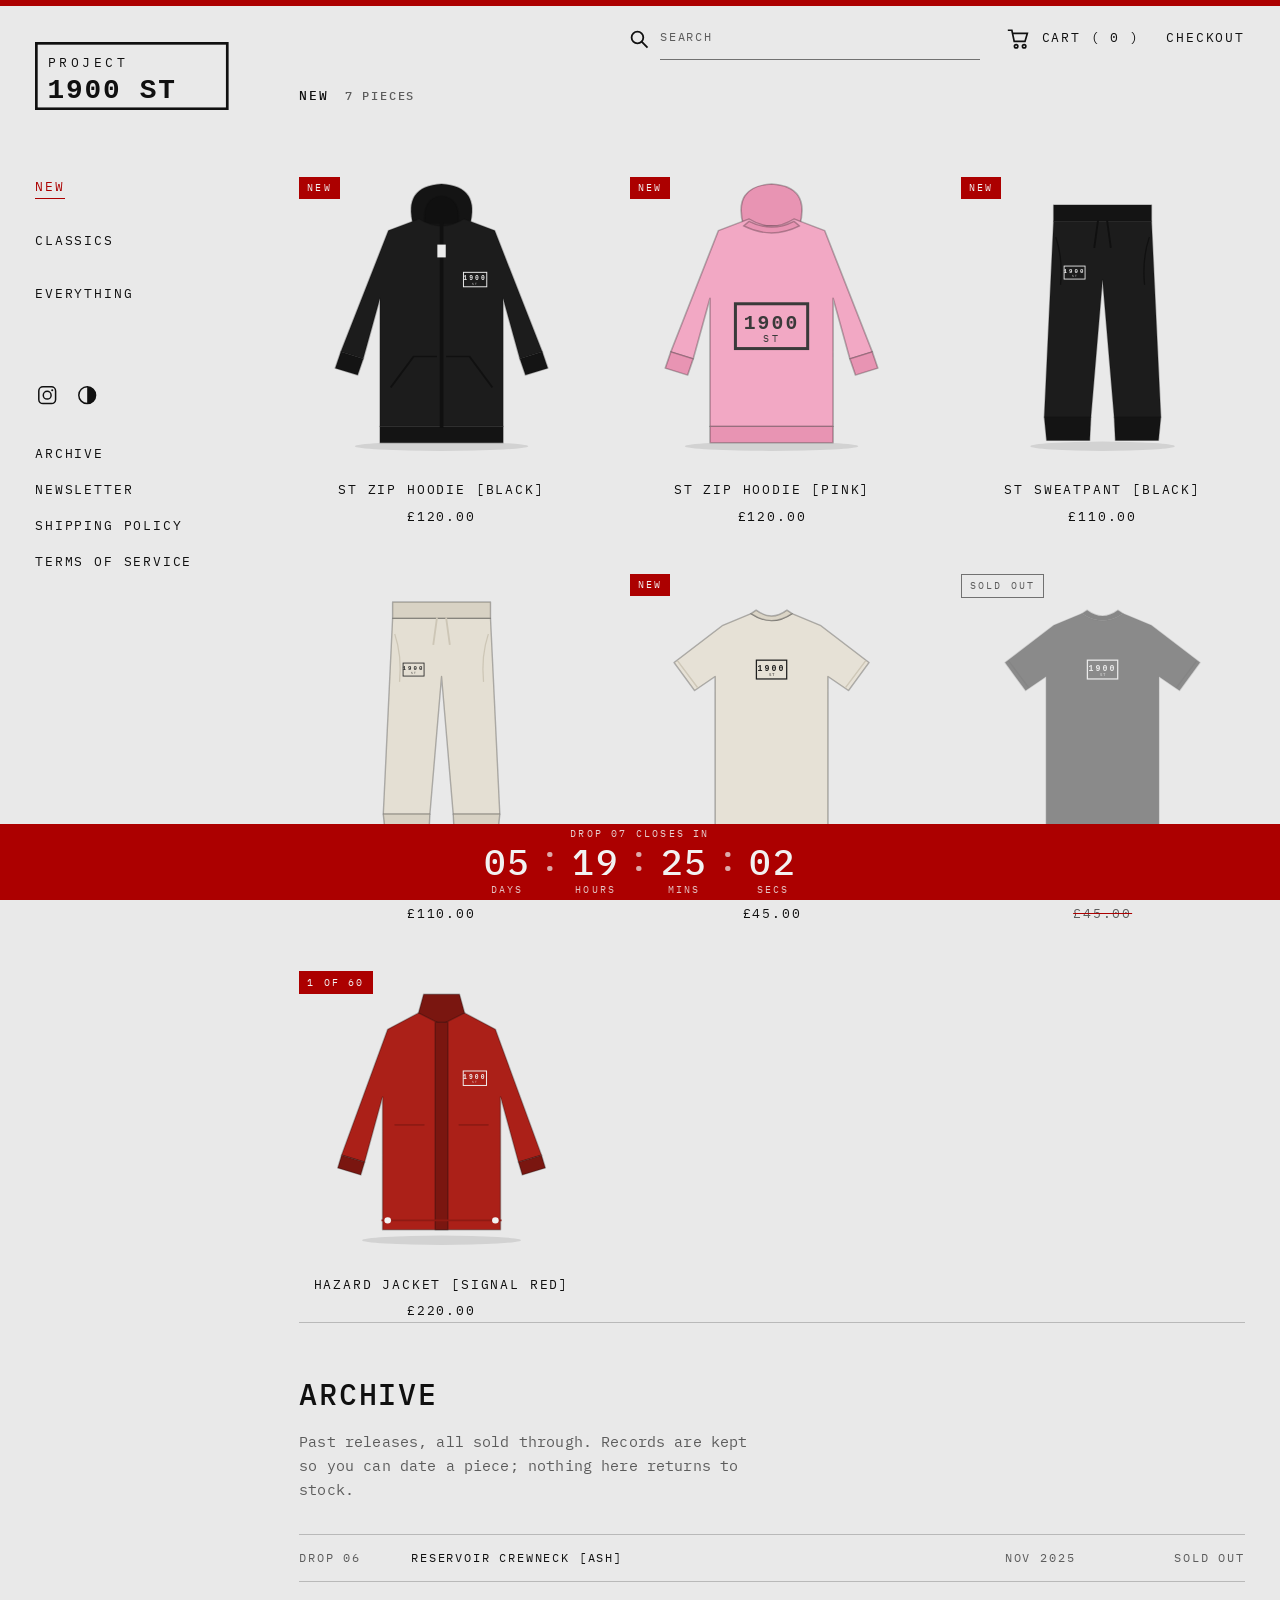
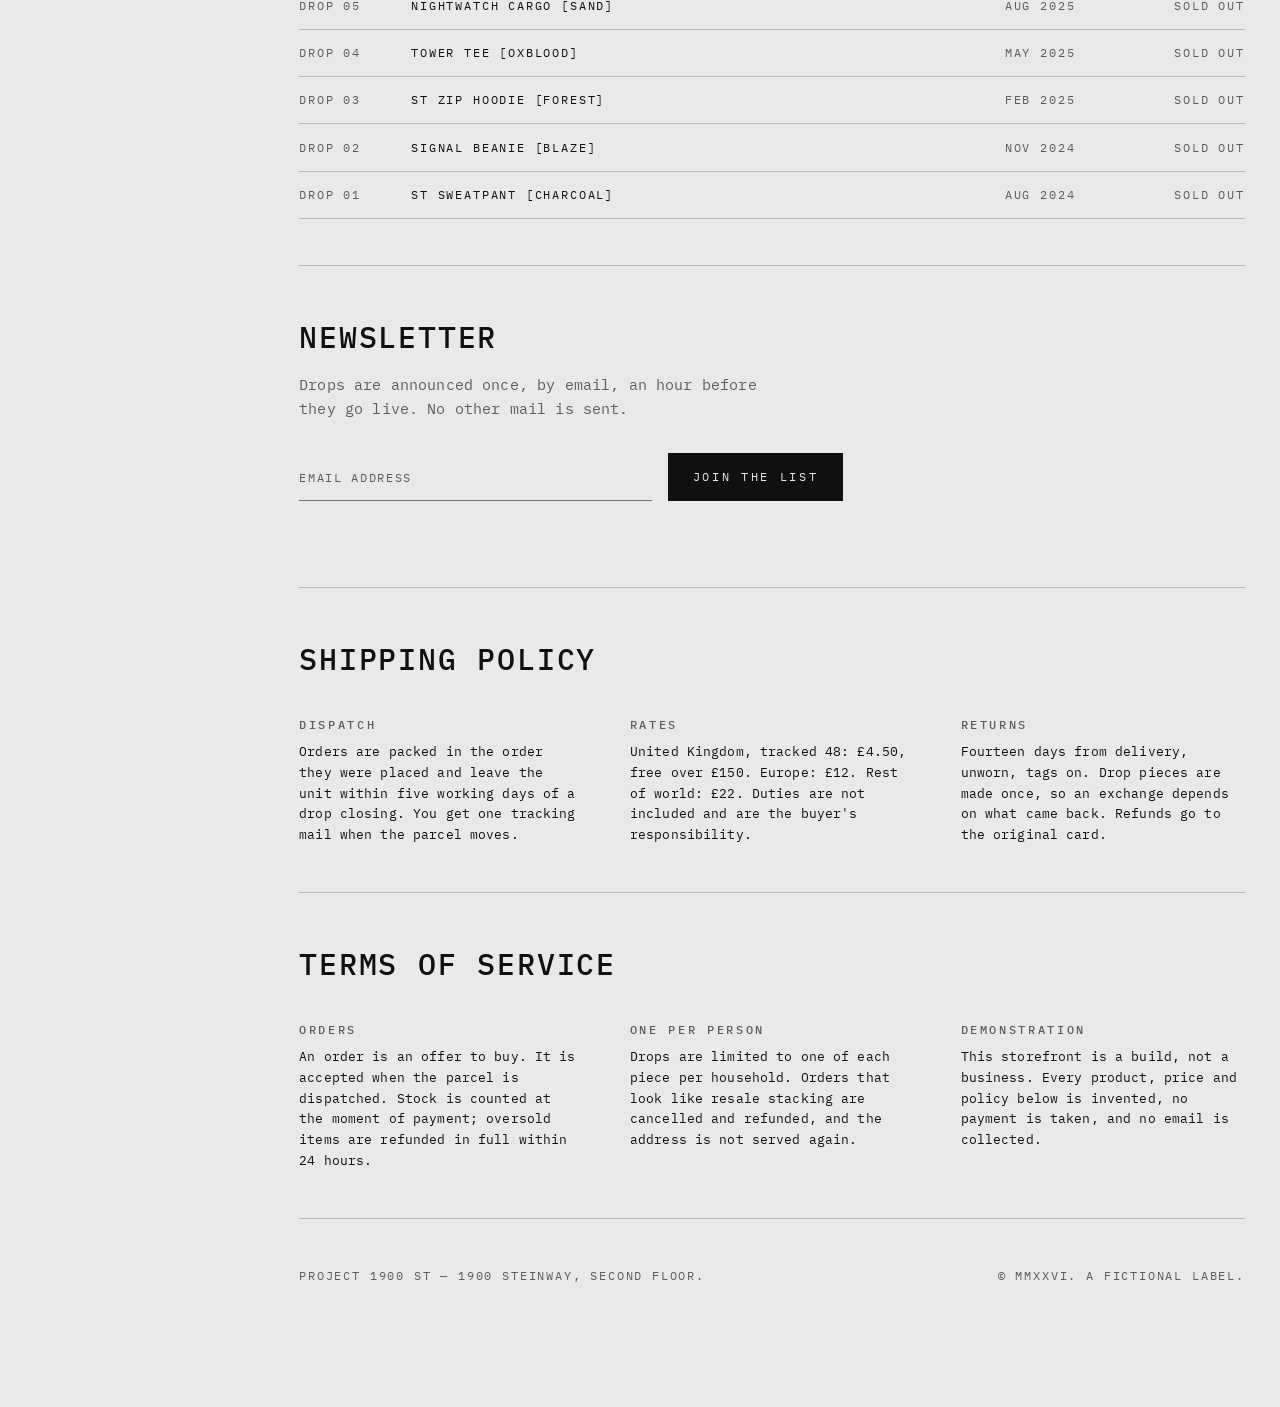
==== commit eabfcf9b: "feat: finish storefront behaviour and fix responsive layout Add the six missing modules (garments, s" ====
--- a/index.html
+++ b/index.html
@@ -26,6 +26,17 @@
     <link rel="stylesheet" href="styles/panels.css" />
     <link rel="stylesheet" href="styles/drop.css" />
     <link rel="stylesheet" href="styles/motion.css" />
+
+    <!-- Set the theme before first paint; theme.js takes over once loaded. -->
+    <script>
+      (function () {
+        var theme = null;
+        try { theme = localStorage.getItem("p1900.theme"); } catch (e) {}
+        if (theme === "dark" || (!theme && matchMedia("(prefers-color-scheme: dark)").matches)) {
+          document.documentElement.setAttribute("data-theme", "dark");
+        }
+      })();
+    </script>
   </head>
 
   <body>
@@ -46,12 +57,12 @@
 
       <form class="search" id="searchForm" role="search">
         <label class="visually-hidden" for="searchInput">Search the shop</label>
-        <span class="search-mark" aria-hidden="true">
-          <svg viewBox="0 0 24 24" fill="none" stroke="currentColor" stroke-width="2">
+        <button class="search-mark" id="searchToggle" type="button" aria-label="Search" aria-expanded="false" aria-controls="searchInput">
+          <svg viewBox="0 0 24 24" fill="none" stroke="currentColor" stroke-width="2" aria-hidden="true">
             <circle cx="10.5" cy="10.5" r="6.5" />
             <path d="M15.5 15.5L21 21" stroke-linecap="square" />
           </svg>
-        </span>
+        </button>
         <input id="searchInput" type="search" placeholder="Search" autocomplete="off" spellcheck="false" />
       </form>
 
@@ -290,6 +301,7 @@
     </div>
 
     <script src="js/products.js" defer></script>
+    <script src="js/dom.js" defer></script>
     <script src="js/garments.js" defer></script>
     <script src="js/shop.js" defer></script>
     <script src="js/cart.js" defer></script>
--- a/styles/rail.css
+++ b/styles/rail.css
@@ -132,6 +132,8 @@
 
 @media (max-width: 60rem) {
   .rail {
+    /* Opens beneath the top bar so the Menu toggle stays reachable to close it. */
+    top: calc(0.4rem + var(--topbar-h));
     width: min(20rem, 84vw);
     background-color: var(--ground);
     border-right: 1px solid var(--rule);
@@ -145,6 +147,14 @@
   .rail.is-open {
     transform: translateX(0);
     visibility: visible;
+    /* Visible at once on open, so focus can move in; fades out on close. */
+    transition:
+      transform var(--mid) var(--ease),
+      visibility 0s linear;
+  }
+
+  .rail-scrim {
+    top: calc(0.4rem + var(--topbar-h));
   }
 
   .mark {
--- a/styles/topbar.css
+++ b/styles/topbar.css
@@ -30,7 +30,20 @@
 .search-mark {
   flex: none;
   display: inline-flex;
+  align-items: center;
+  justify-content: center;
+  min-width: 2.75rem;
+  min-height: 2.75rem;
+  margin: 0 -0.75rem 0 -0.7rem; /* full tap target, glyph stays where it was */
+  padding: 0;
+  border: 0;
+  background: none;
   color: var(--ink);
+  transition: color var(--fast) var(--ease);
+}
+
+.search-mark:hover {
+  color: var(--alert);
 }
 
 .search-mark svg {
@@ -138,3 +151,15 @@
     display: block;
   }
 }
+
+/* Small phones: the cart panel carries its own checkout button, so the
+   top-bar link goes to make room for Menu, Search and Cart. */
+@media (max-width: 30rem) {
+  .topbar {
+    gap: 0.75rem;
+  }
+
+  #checkoutLink {
+    display: none;
+  }
+}
--- a/styles/shop.css
+++ b/styles/shop.css
@@ -202,7 +202,10 @@
   .product-grid {
     grid-template-columns: repeat(2, minmax(0, 1fr));
   }
-
+}
+
+/* Small screens and touch devices have no hover to reveal the slip. */
+@media (max-width: 48rem), (hover: none) {
   .quick-add {
     opacity: 1;
     transform: translate(-50%, 0);
--- a/styles/panels.css
+++ b/styles/panels.css
@@ -6,7 +6,7 @@
   position: fixed;
   top: 0.4rem;
   right: 0;
-  bottom: 0;
+  bottom: var(--dropbar-h); /* the drop bar sits above panels; don't hide the foot behind it */
   z-index: var(--z-panel);
   display: flex;
   flex-direction: column;
@@ -23,6 +23,10 @@
 .cart.is-open {
   transform: translateX(0);
   visibility: visible;
+  /* Visible at once on open, so focus can move in; fades out on close. */
+  transition:
+    transform var(--mid) var(--ease),
+    visibility 0s linear;
 }
 
 .panel-head {
@@ -226,7 +230,8 @@
   color: var(--alert-ink);
 }
 
-.product-figure {
+/* Dialog rules are scoped to .product: the grid cards share these class names. */
+.product .product-figure {
   display: flex;
   align-items: center;
   justify-content: center;
@@ -235,7 +240,7 @@
   border-right: 1px solid var(--rule);
 }
 
-.product-figure svg {
+.product .product-figure svg {
   width: 100%;
   height: auto;
   max-height: 66vh;
@@ -245,6 +250,7 @@
   display: flex;
   flex-direction: column;
   gap: 0.6rem;
+  max-height: 90vh; /* the body scrolls; the figure column stays whole */
   padding: var(--pad);
   overflow-y: auto;
 }
@@ -255,7 +261,8 @@
   color: var(--ink-mute);
 }
 
-.product-name {
+.product .product-name {
+  padding-right: 3rem; /* clear of the close button */
   font-size: var(--t-title);
   font-weight: 500;
   letter-spacing: 0.05em;
@@ -376,18 +383,67 @@
     overflow-y: auto;
   }
 
-  .product-figure {
+  .product .product-figure {
     border-right: 0;
     border-bottom: 1px solid var(--rule);
   }
 
-  .product-figure svg {
-    max-height: 40vh;
+  .product .product-figure svg {
+    max-height: 34vh;
     width: auto;
     max-width: 100%;
   }
 
   .product-body {
+    max-height: none;
     overflow: visible;
   }
 }
+
+@media (max-width: 40rem) {
+  /* Phones: the dialog becomes a full-height sheet. */
+  .product {
+    width: 100vw;
+    max-height: 100dvh;
+    height: 100dvh;
+    margin: 0;
+    border: 0;
+  }
+
+  .product-inner {
+    max-height: 100dvh;
+    height: 100%;
+  }
+
+  .product-spec > div {
+    grid-template-columns: 5.5rem minmax(0, 1fr);
+  }
+}
+
+/* --- Touch: no hover, fingers not cursors --------------------------------------- */
+
+@media (pointer: coarse) {
+  .cart-qty button {
+    width: 2.75rem;
+    height: 2.75rem;
+  }
+
+  .cart-remove {
+    display: flex;
+    align-items: center;
+    margin-left: auto;
+    min-height: 2.75rem;
+    margin-top: 0;
+  }
+}
+
+.cart-qty button[disabled] {
+  opacity: 0.4;
+  cursor: not-allowed;
+}
+
+.cart-qty button[disabled]:hover {
+  background: none;
+  border-color: var(--rule);
+  color: inherit;
+}
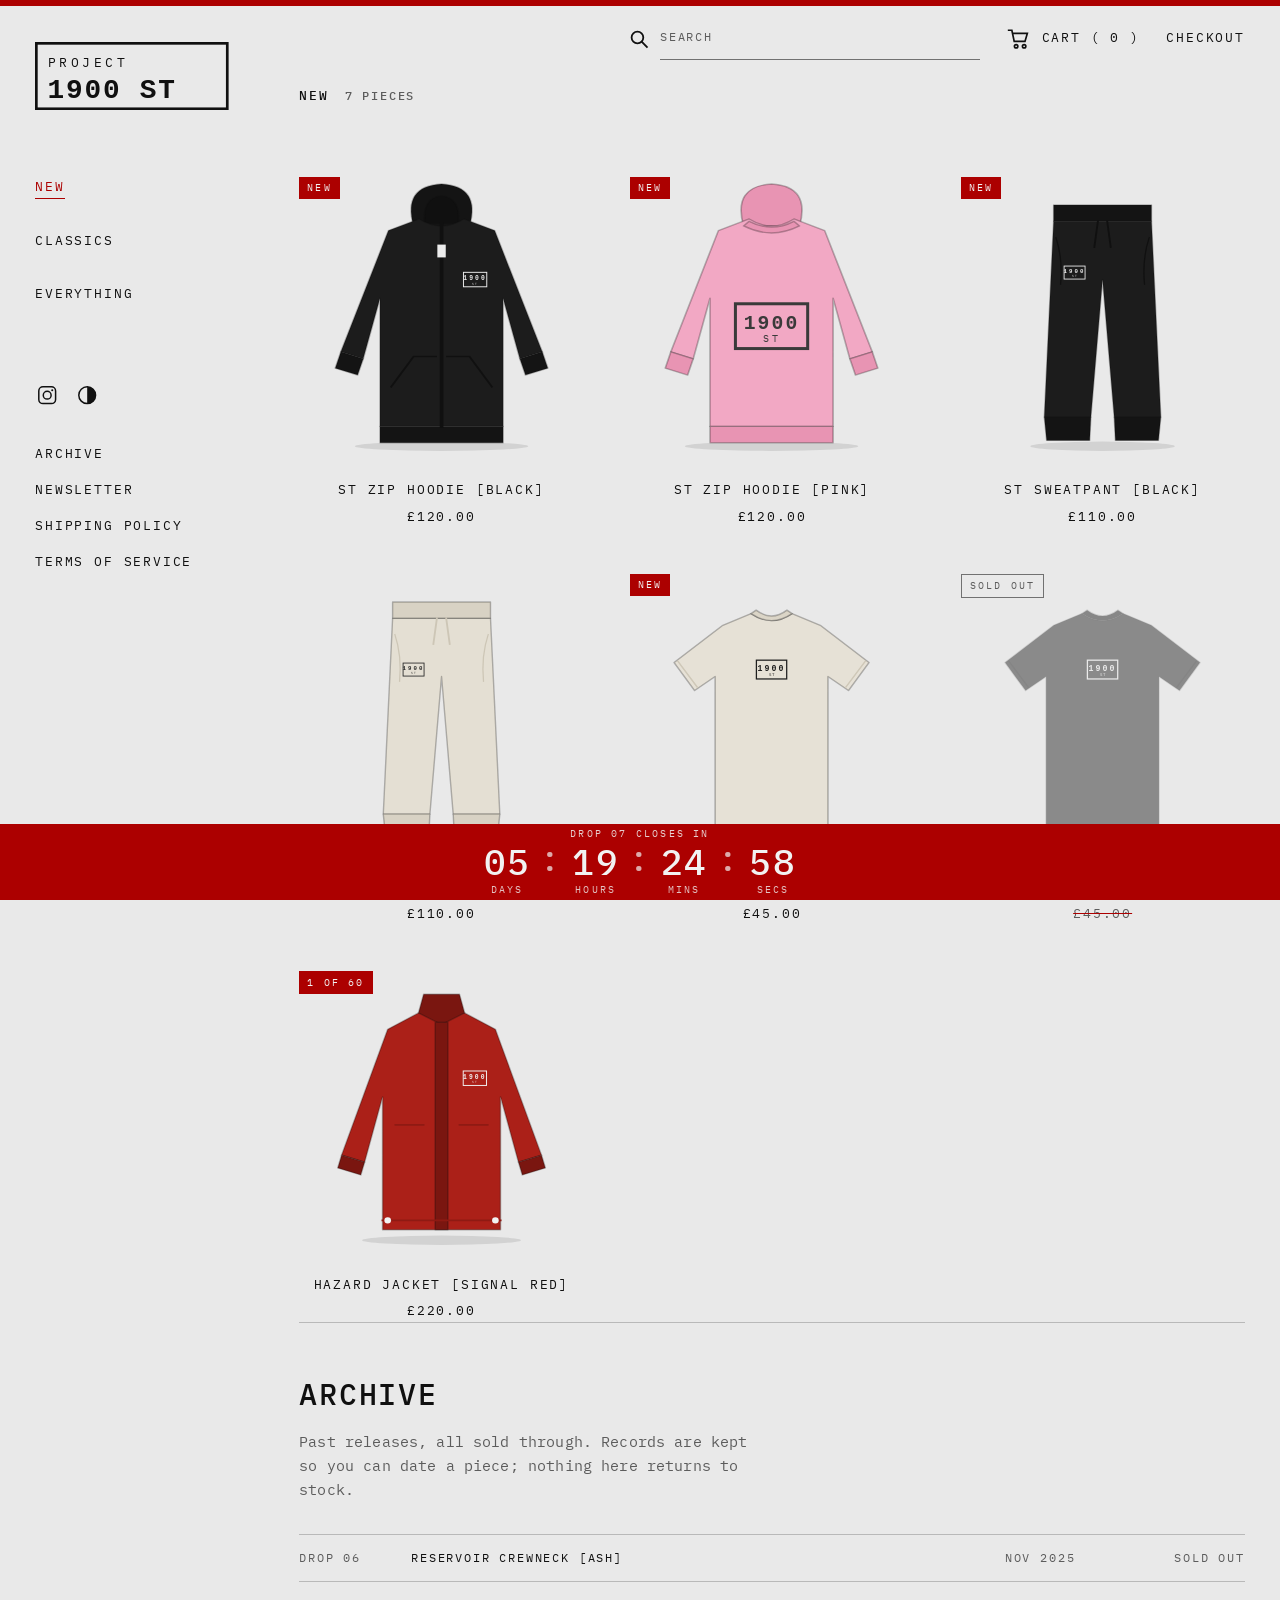
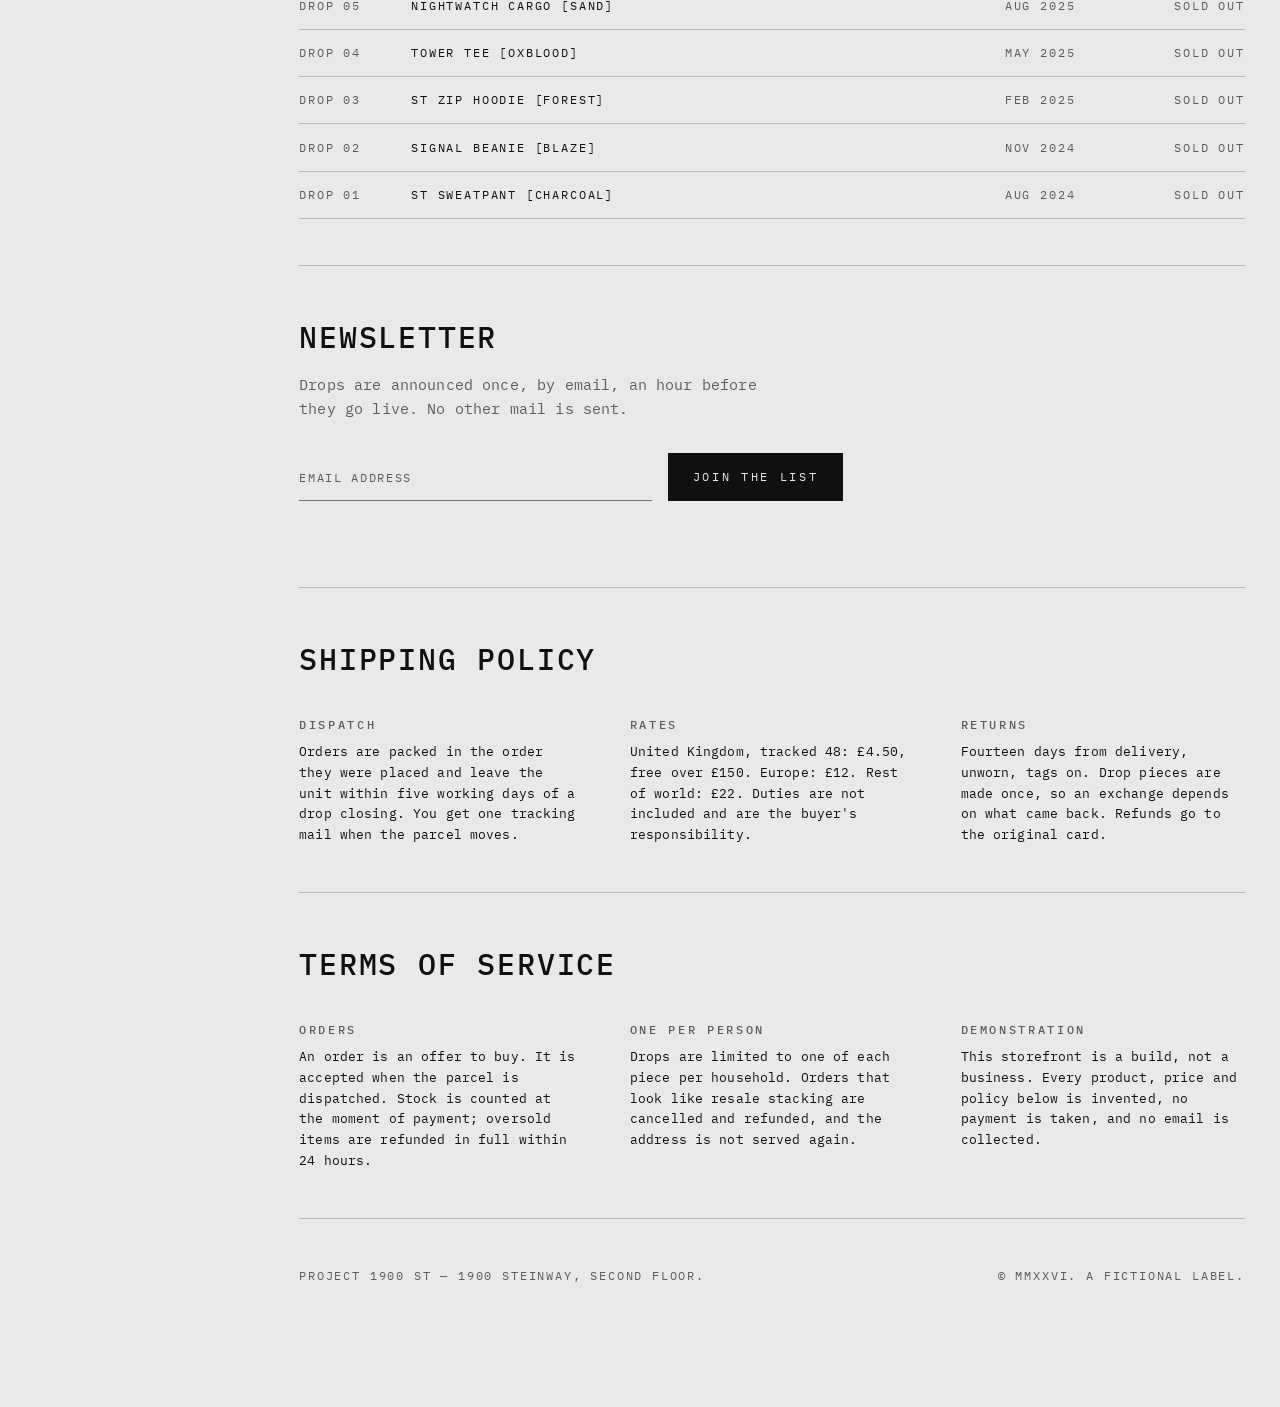
==== commit 4183adcb: "fix: version asset URLs so browsers fetch the updated scripts Co-Authored-By: Claude Opus 5.5 <norep" ====
--- a/index.html
+++ b/index.html
@@ -17,15 +17,15 @@
       href="https://fonts.googleapis.com/css2?family=IBM+Plex+Mono:wght@400;500;600&amp;display=swap"
     />
 
-    <link rel="stylesheet" href="styles/tokens.css" />
-    <link rel="stylesheet" href="styles/base.css" />
-    <link rel="stylesheet" href="styles/rail.css" />
-    <link rel="stylesheet" href="styles/topbar.css" />
-    <link rel="stylesheet" href="styles/shop.css" />
-    <link rel="stylesheet" href="styles/pages.css" />
-    <link rel="stylesheet" href="styles/panels.css" />
-    <link rel="stylesheet" href="styles/drop.css" />
-    <link rel="stylesheet" href="styles/motion.css" />
+    <link rel="stylesheet" href="styles/tokens.css?v=2" />
+    <link rel="stylesheet" href="styles/base.css?v=2" />
+    <link rel="stylesheet" href="styles/rail.css?v=2" />
+    <link rel="stylesheet" href="styles/topbar.css?v=2" />
+    <link rel="stylesheet" href="styles/shop.css?v=2" />
+    <link rel="stylesheet" href="styles/pages.css?v=2" />
+    <link rel="stylesheet" href="styles/panels.css?v=2" />
+    <link rel="stylesheet" href="styles/drop.css?v=2" />
+    <link rel="stylesheet" href="styles/motion.css?v=2" />
 
     <!-- Set the theme before first paint; theme.js takes over once loaded. -->
     <script>
@@ -300,16 +300,16 @@
       <p class="visually-hidden" id="clockText" role="status" aria-live="polite"></p>
     </div>
 
-    <script src="js/products.js" defer></script>
-    <script src="js/dom.js" defer></script>
-    <script src="js/garments.js" defer></script>
-    <script src="js/shop.js" defer></script>
-    <script src="js/cart.js" defer></script>
-    <script src="js/product.js" defer></script>
-    <script src="js/panels.js" defer></script>
-    <script src="js/theme.js" defer></script>
-    <script src="js/countdown.js" defer></script>
-    <script src="js/motion.js" defer></script>
-    <script src="js/main.js" defer></script>
+    <script src="js/products.js?v=2" defer></script>
+    <script src="js/dom.js?v=2" defer></script>
+    <script src="js/garments.js?v=2" defer></script>
+    <script src="js/shop.js?v=2" defer></script>
+    <script src="js/cart.js?v=2" defer></script>
+    <script src="js/product.js?v=2" defer></script>
+    <script src="js/panels.js?v=2" defer></script>
+    <script src="js/theme.js?v=2" defer></script>
+    <script src="js/countdown.js?v=2" defer></script>
+    <script src="js/motion.js?v=2" defer></script>
+    <script src="js/main.js?v=2" defer></script>
   </body>
 </html>
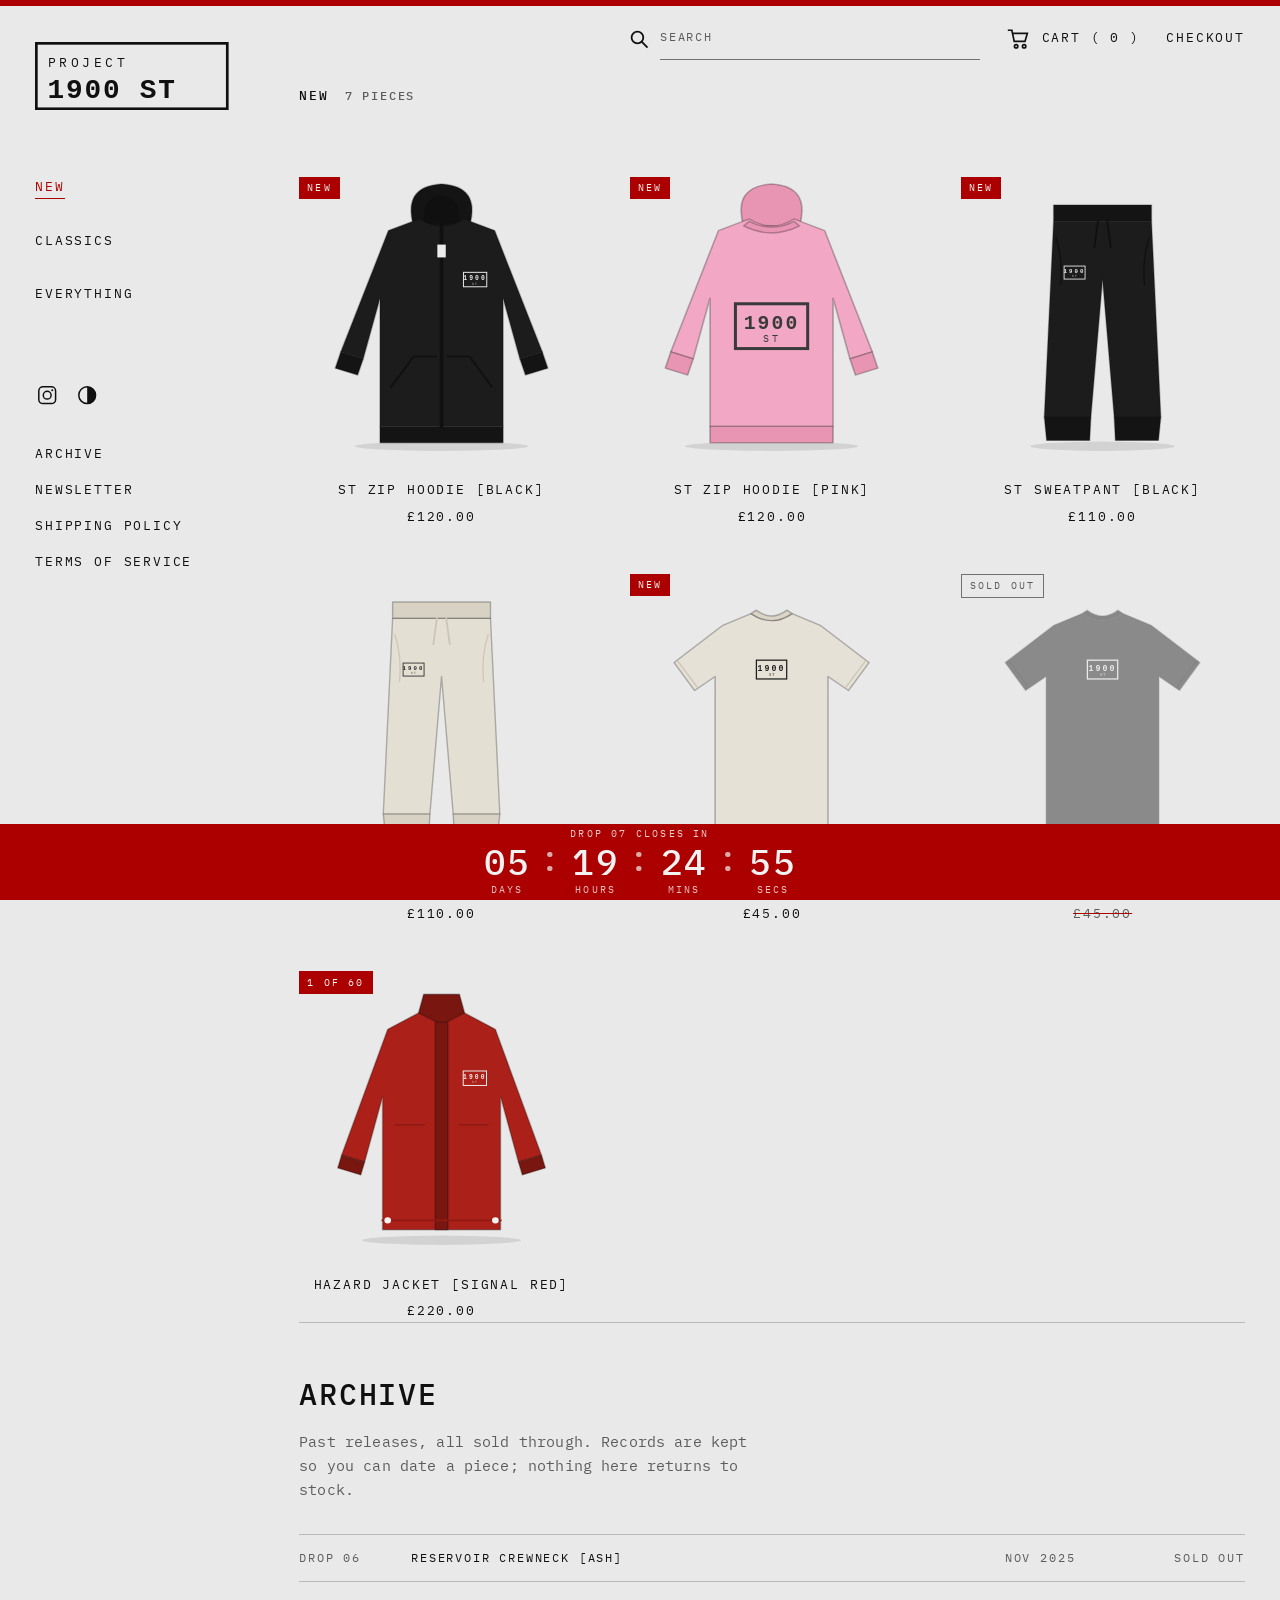
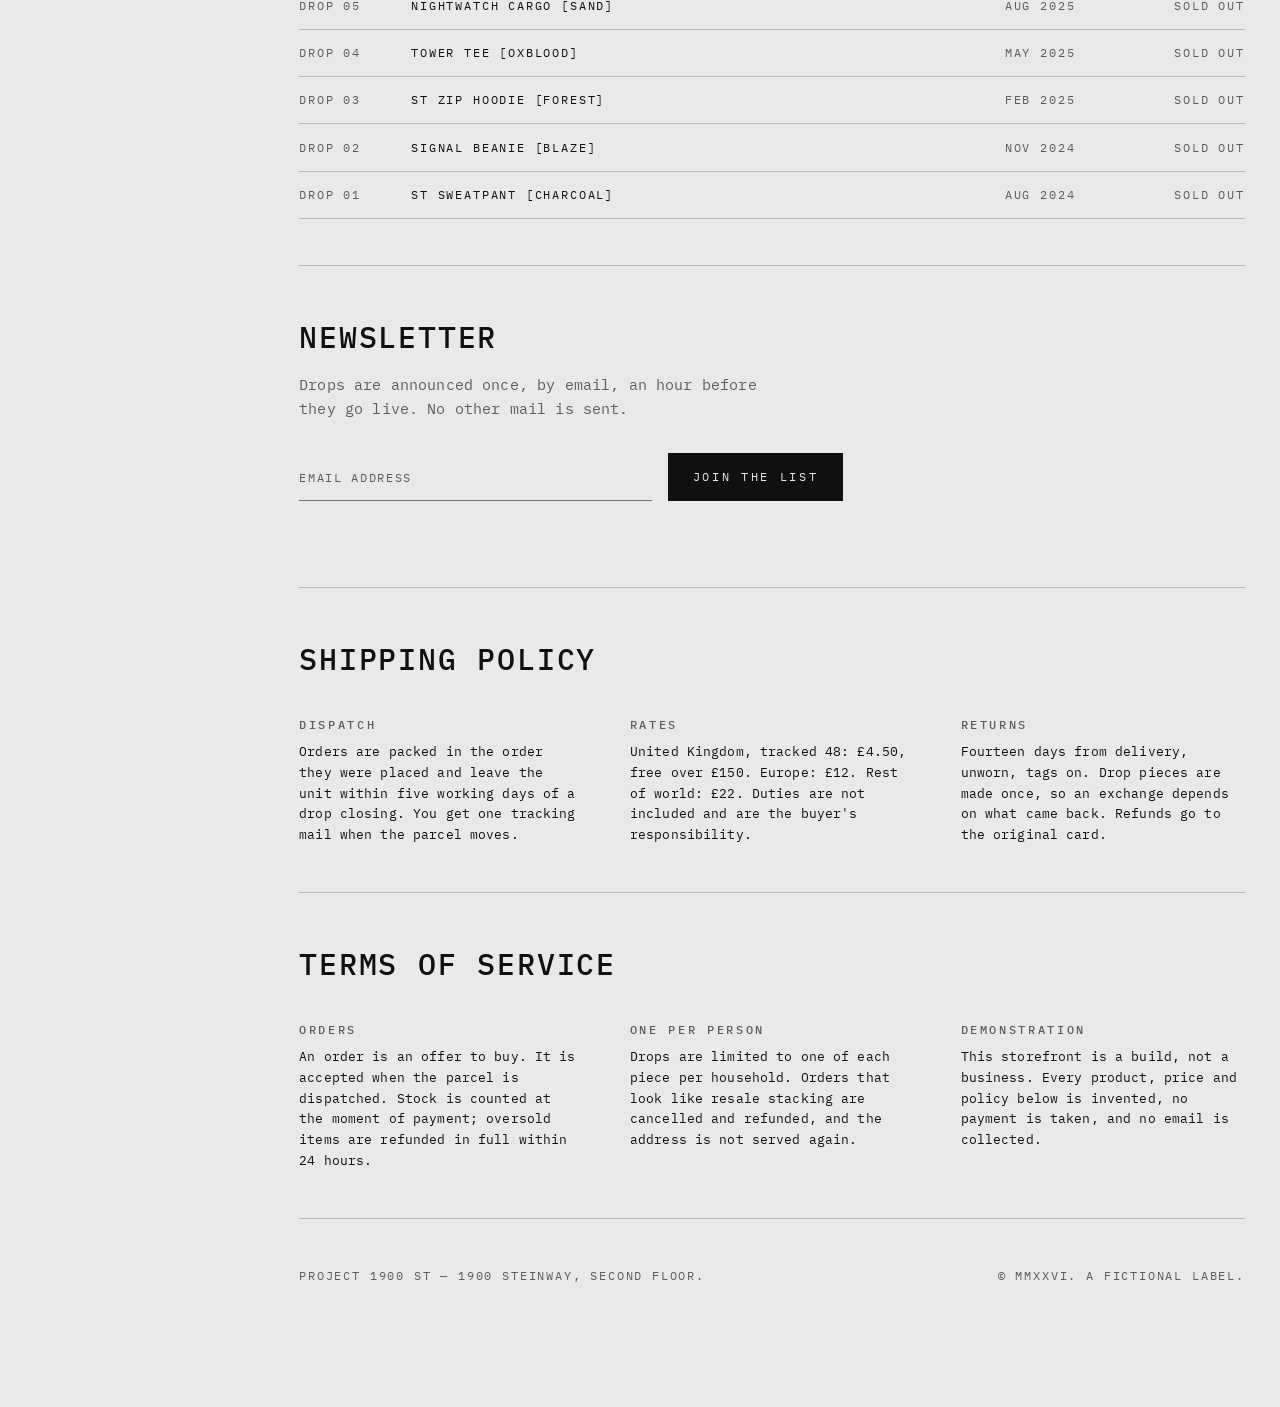
==== commit 56c39d91: "fix: keep quick-add label on one line Co-Authored-By: Claude Opus 5.5 <noreply@anthropic.com>" ====
--- a/index.html
+++ b/index.html
@@ -17,15 +17,15 @@
       href="https://fonts.googleapis.com/css2?family=IBM+Plex+Mono:wght@400;500;600&amp;display=swap"
     />
 
-    <link rel="stylesheet" href="styles/tokens.css?v=2" />
-    <link rel="stylesheet" href="styles/base.css?v=2" />
-    <link rel="stylesheet" href="styles/rail.css?v=2" />
-    <link rel="stylesheet" href="styles/topbar.css?v=2" />
-    <link rel="stylesheet" href="styles/shop.css?v=2" />
-    <link rel="stylesheet" href="styles/pages.css?v=2" />
-    <link rel="stylesheet" href="styles/panels.css?v=2" />
-    <link rel="stylesheet" href="styles/drop.css?v=2" />
-    <link rel="stylesheet" href="styles/motion.css?v=2" />
+    <link rel="stylesheet" href="styles/tokens.css?v=3" />
+    <link rel="stylesheet" href="styles/base.css?v=3" />
+    <link rel="stylesheet" href="styles/rail.css?v=3" />
+    <link rel="stylesheet" href="styles/topbar.css?v=3" />
+    <link rel="stylesheet" href="styles/shop.css?v=3" />
+    <link rel="stylesheet" href="styles/pages.css?v=3" />
+    <link rel="stylesheet" href="styles/panels.css?v=3" />
+    <link rel="stylesheet" href="styles/drop.css?v=3" />
+    <link rel="stylesheet" href="styles/motion.css?v=3" />
 
     <!-- Set the theme before first paint; theme.js takes over once loaded. -->
     <script>
@@ -300,16 +300,16 @@
       <p class="visually-hidden" id="clockText" role="status" aria-live="polite"></p>
     </div>
 
-    <script src="js/products.js?v=2" defer></script>
-    <script src="js/dom.js?v=2" defer></script>
-    <script src="js/garments.js?v=2" defer></script>
-    <script src="js/shop.js?v=2" defer></script>
-    <script src="js/cart.js?v=2" defer></script>
-    <script src="js/product.js?v=2" defer></script>
-    <script src="js/panels.js?v=2" defer></script>
-    <script src="js/theme.js?v=2" defer></script>
-    <script src="js/countdown.js?v=2" defer></script>
-    <script src="js/motion.js?v=2" defer></script>
-    <script src="js/main.js?v=2" defer></script>
+    <script src="js/products.js?v=3" defer></script>
+    <script src="js/dom.js?v=3" defer></script>
+    <script src="js/garments.js?v=3" defer></script>
+    <script src="js/shop.js?v=3" defer></script>
+    <script src="js/cart.js?v=3" defer></script>
+    <script src="js/product.js?v=3" defer></script>
+    <script src="js/panels.js?v=3" defer></script>
+    <script src="js/theme.js?v=3" defer></script>
+    <script src="js/countdown.js?v=3" defer></script>
+    <script src="js/motion.js?v=3" defer></script>
+    <script src="js/main.js?v=3" defer></script>
   </body>
 </html>
--- a/styles/shop.css
+++ b/styles/shop.css
@@ -153,6 +153,7 @@
   color: var(--ground);
   font-size: var(--t-micro);
   letter-spacing: var(--track-wide);
+  white-space: nowrap;
   opacity: 0;
   pointer-events: none;
   transition:
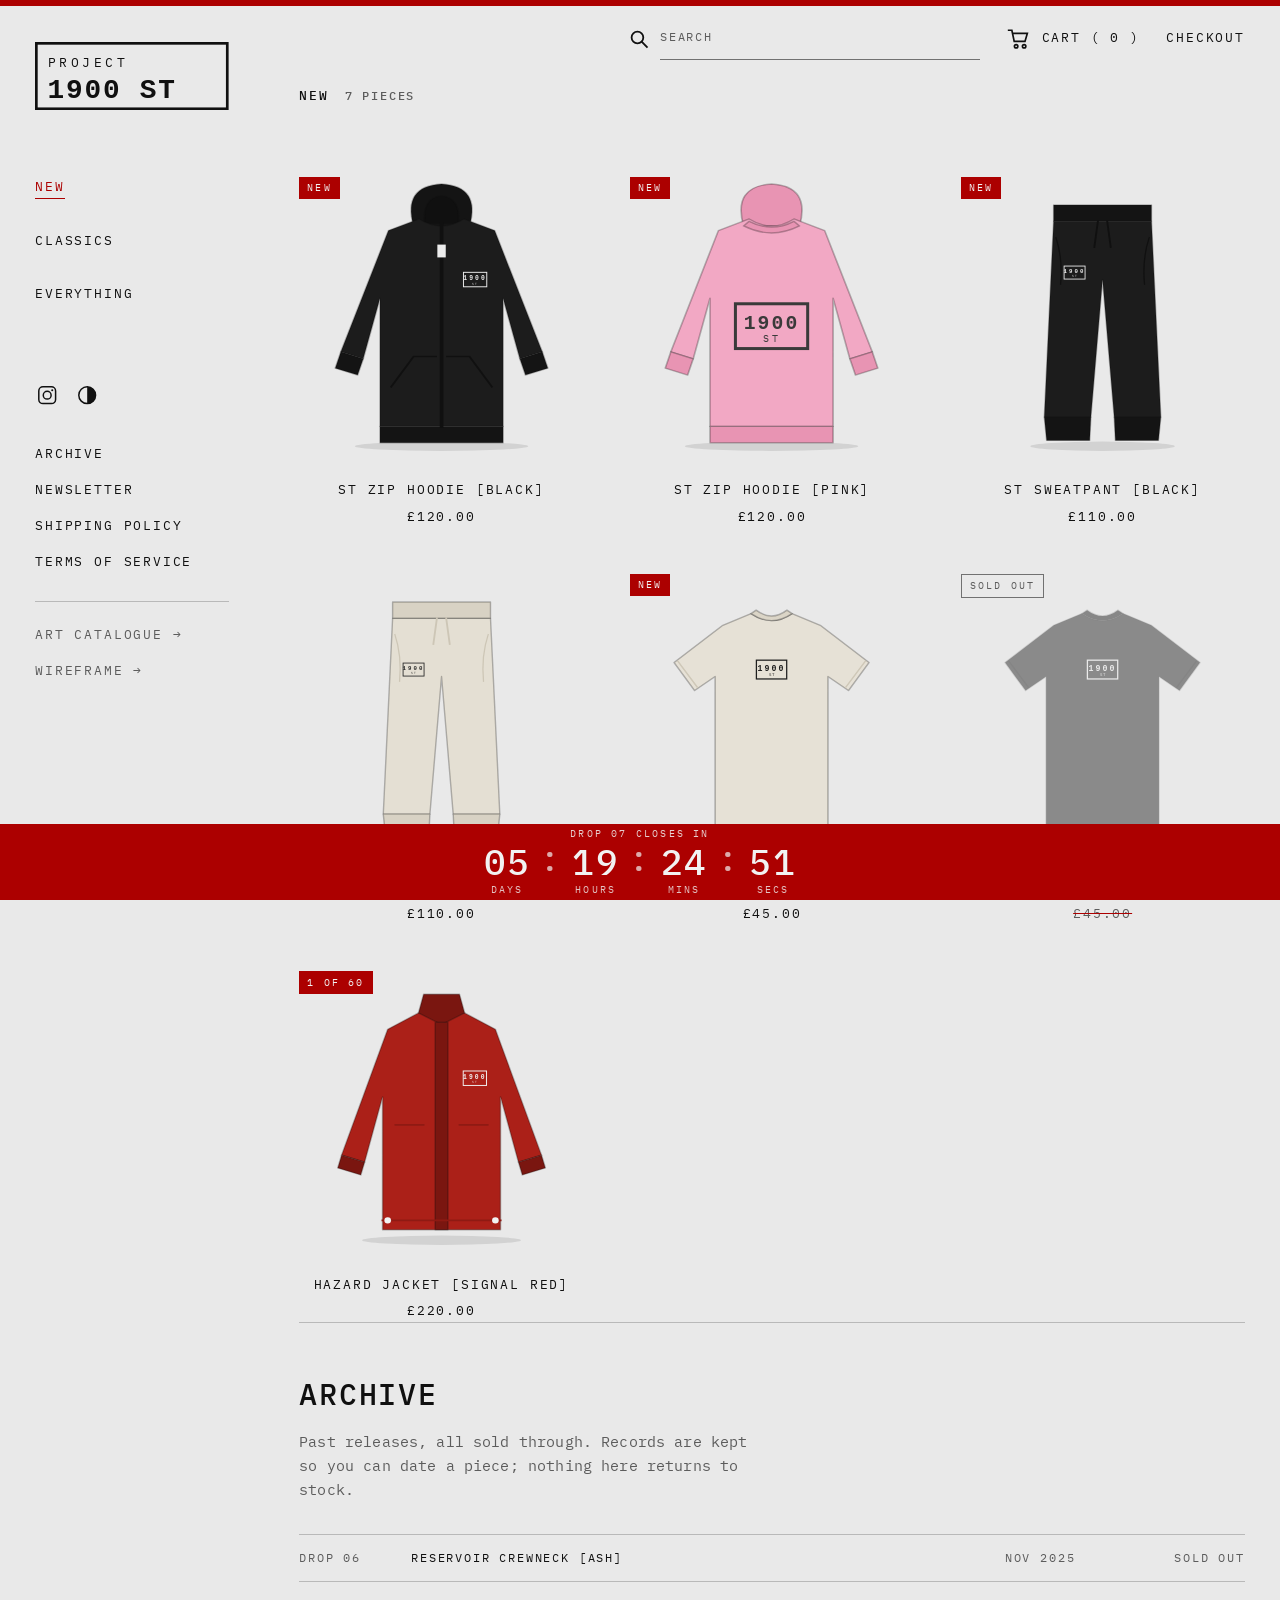
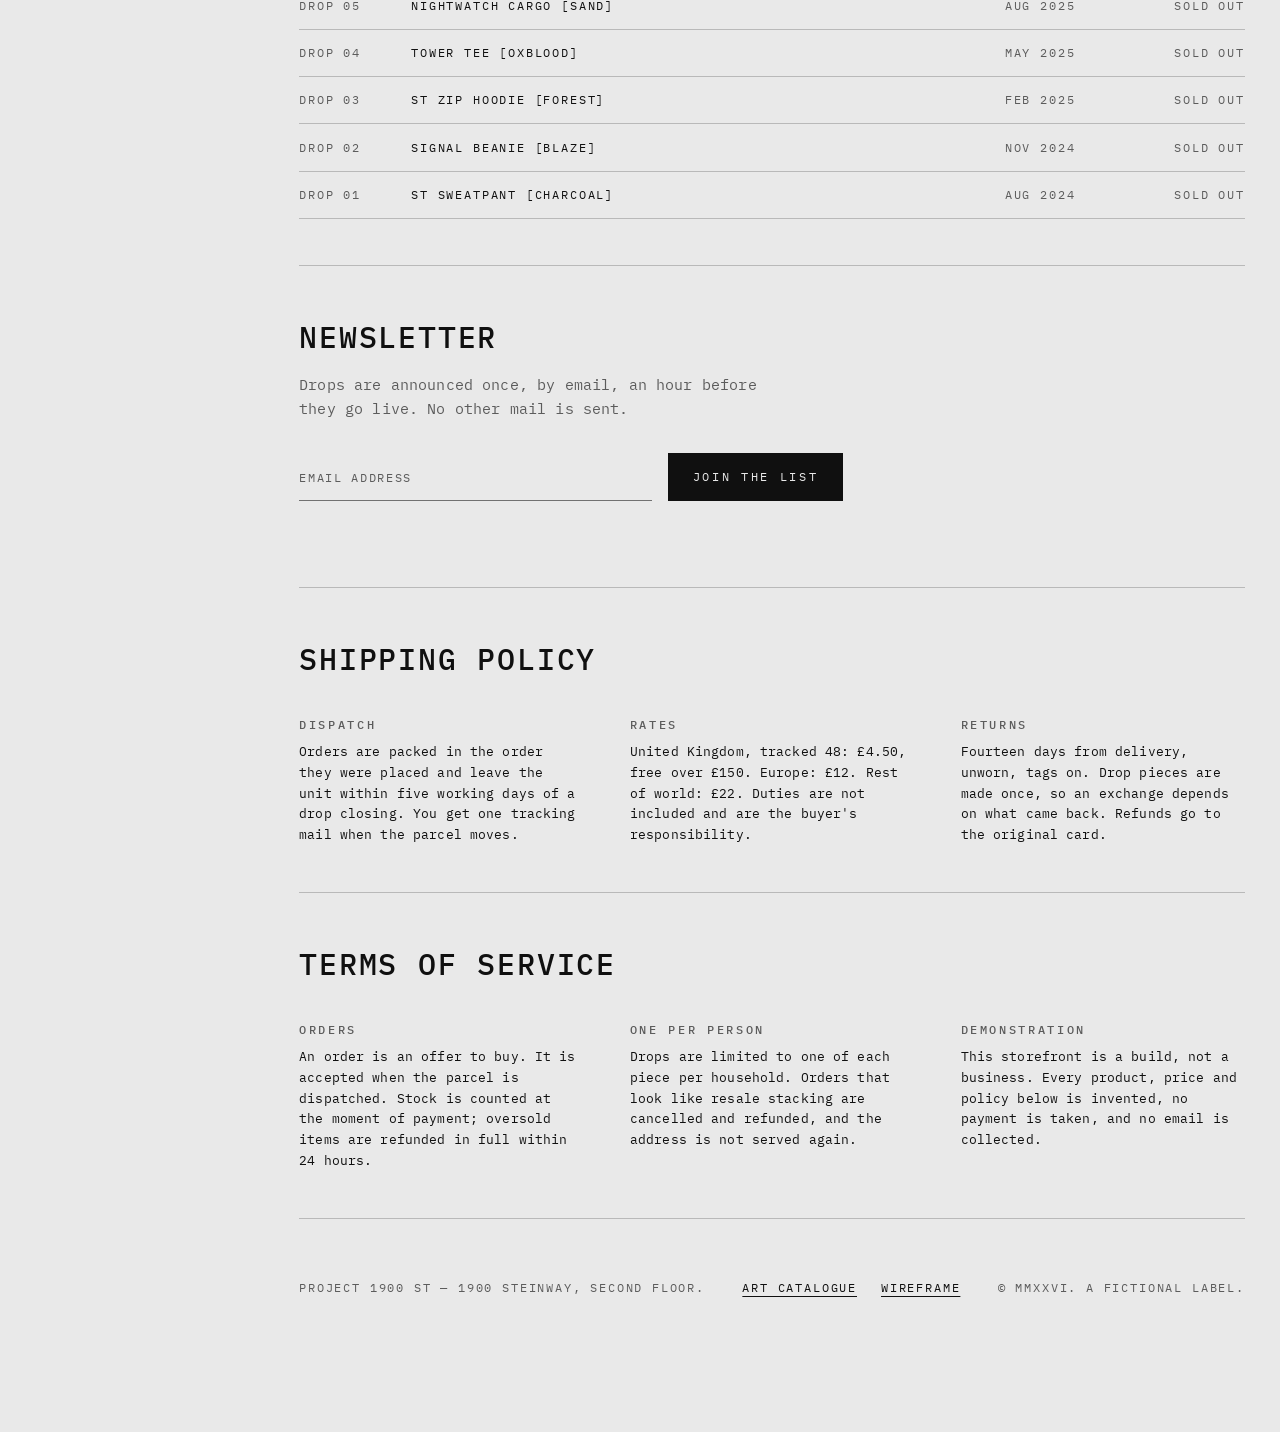
==== commit 3717b3a1: "feat: link the catalogue and wireframe from the shop Adds an 'Other projects' group under the rail's" ====
--- a/index.html
+++ b/index.html
@@ -17,15 +17,15 @@
       href="https://fonts.googleapis.com/css2?family=IBM+Plex+Mono:wght@400;500;600&amp;display=swap"
     />
 
-    <link rel="stylesheet" href="styles/tokens.css?v=3" />
-    <link rel="stylesheet" href="styles/base.css?v=3" />
-    <link rel="stylesheet" href="styles/rail.css?v=3" />
-    <link rel="stylesheet" href="styles/topbar.css?v=3" />
-    <link rel="stylesheet" href="styles/shop.css?v=3" />
-    <link rel="stylesheet" href="styles/pages.css?v=3" />
-    <link rel="stylesheet" href="styles/panels.css?v=3" />
-    <link rel="stylesheet" href="styles/drop.css?v=3" />
-    <link rel="stylesheet" href="styles/motion.css?v=3" />
+    <link rel="stylesheet" href="styles/tokens.css?v=4" />
+    <link rel="stylesheet" href="styles/base.css?v=4" />
+    <link rel="stylesheet" href="styles/rail.css?v=4" />
+    <link rel="stylesheet" href="styles/topbar.css?v=4" />
+    <link rel="stylesheet" href="styles/shop.css?v=4" />
+    <link rel="stylesheet" href="styles/pages.css?v=4" />
+    <link rel="stylesheet" href="styles/panels.css?v=4" />
+    <link rel="stylesheet" href="styles/drop.css?v=4" />
+    <link rel="stylesheet" href="styles/motion.css?v=4" />
 
     <!-- Set the theme before first paint; theme.js takes over once loaded. -->
     <script>
@@ -114,6 +114,11 @@
         <a href="#newsletter">Newsletter</a>
         <a href="#shipping">Shipping policy</a>
         <a href="#terms">Terms of service</a>
+      </nav>
+
+      <nav class="rail-pages rail-elsewhere" aria-label="Other projects">
+        <a href="_catalogue/">Art catalogue &rarr;</a>
+        <a href="_wireframe/">Wireframe &rarr;</a>
       </nav>
     </aside>
 
@@ -233,6 +238,10 @@
 
       <footer class="foot" id="checkout">
         <p>PROJECT 1900 ST — 1900 Steinway, second floor.</p>
+        <nav class="foot-links" aria-label="Other projects">
+          <a href="_catalogue/">Art catalogue</a>
+          <a href="_wireframe/">Wireframe</a>
+        </nav>
         <p>&copy; MMXXVI. A fictional label.</p>
       </footer>
     </main>
@@ -300,16 +309,16 @@
       <p class="visually-hidden" id="clockText" role="status" aria-live="polite"></p>
     </div>
 
-    <script src="js/products.js?v=3" defer></script>
-    <script src="js/dom.js?v=3" defer></script>
-    <script src="js/garments.js?v=3" defer></script>
-    <script src="js/shop.js?v=3" defer></script>
-    <script src="js/cart.js?v=3" defer></script>
-    <script src="js/product.js?v=3" defer></script>
-    <script src="js/panels.js?v=3" defer></script>
-    <script src="js/theme.js?v=3" defer></script>
-    <script src="js/countdown.js?v=3" defer></script>
-    <script src="js/motion.js?v=3" defer></script>
-    <script src="js/main.js?v=3" defer></script>
+    <script src="js/products.js?v=4" defer></script>
+    <script src="js/dom.js?v=4" defer></script>
+    <script src="js/garments.js?v=4" defer></script>
+    <script src="js/shop.js?v=4" defer></script>
+    <script src="js/cart.js?v=4" defer></script>
+    <script src="js/product.js?v=4" defer></script>
+    <script src="js/panels.js?v=4" defer></script>
+    <script src="js/theme.js?v=4" defer></script>
+    <script src="js/countdown.js?v=4" defer></script>
+    <script src="js/motion.js?v=4" defer></script>
+    <script src="js/main.js?v=4" defer></script>
   </body>
 </html>
--- a/styles/rail.css
+++ b/styles/rail.css
@@ -115,6 +115,17 @@
   color: var(--alert);
 }
 
+/* Links out to the sister projects, set apart from the shop's own pages. */
+.rail-elsewhere {
+  margin-top: 1.25rem;
+  padding-top: 1rem;
+  border-top: 1px solid var(--rule);
+}
+
+.rail-elsewhere a {
+  color: var(--ink-mute);
+}
+
 .rail-scrim {
   position: fixed;
   inset: 0;
--- a/styles/pages.css
+++ b/styles/pages.css
@@ -113,6 +113,27 @@
   color: var(--ink-mute);
 }
 
+.foot-links {
+  display: flex;
+  flex-wrap: wrap;
+  gap: 0 1.5rem;
+}
+
+.foot-links a {
+  display: inline-flex;
+  align-items: center;
+  min-height: 2.75rem;
+  color: var(--ink);
+  text-decoration: underline;
+  text-decoration-thickness: 1px;
+  text-underline-offset: 0.35em;
+  transition: color var(--fast) var(--ease);
+}
+
+.foot-links a:hover {
+  color: var(--alert);
+}
+
 /* --- Narrow viewports ---------------------------------------------------------- */
 
 @media (max-width: 60rem) {
